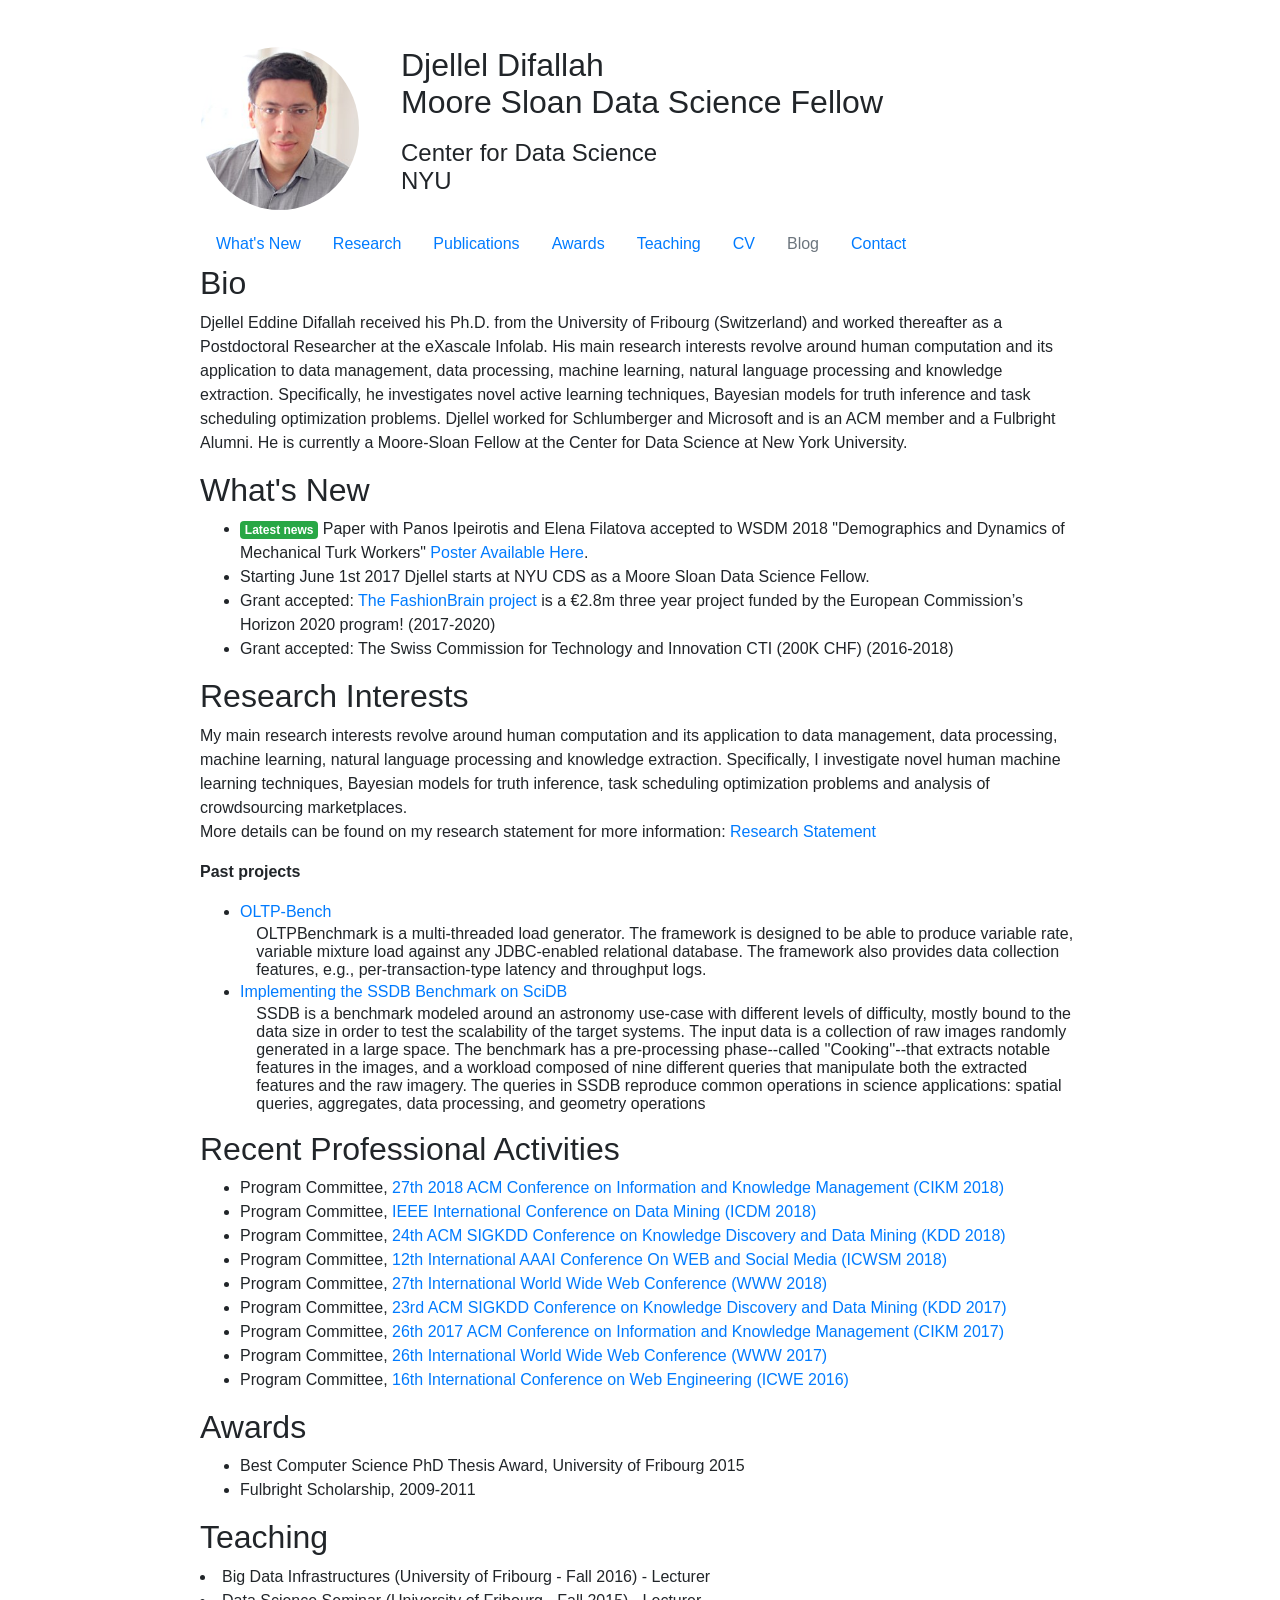
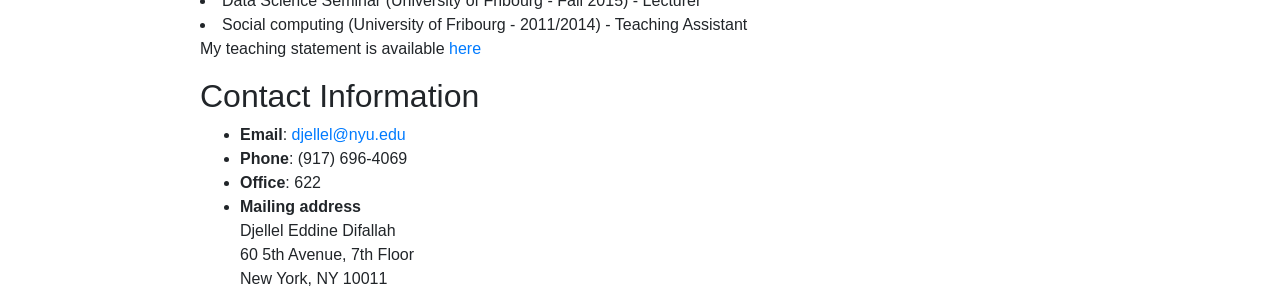
==== index.html @ 3322e196 "Update index.html" ====
<html>
<head>
<link rel="stylesheet" href="https://maxcdn.bootstrapcdn.com/bootstrap/4.0.0-beta/css/bootstrap.min.css" integrity="sha384-/Y6pD6FV/Vv2HJnA6t+vslU6fwYXjCFtcEpHbNJ0lyAFsXTsjBbfaDjzALeQsN6M" crossorigin="anonymous">

<meta http-equiv="Content-Type" content="text/html; charset=utf-8">
<title>Djellel Difallah</title>

<style type="text/css">
body { background-color: #ffffff; text: #000000; link: #ff0000; }

/**
 * Wrapper
 */
.wrapper {
  max-width: -webkit-calc(1000px - (30px * 2));
  max-width: calc(1000px - (30px * 2));
  margin-right: auto;
  margin-left: auto;
  padding-right: 30px;
  padding-left: 30px; }
  @media screen and (max-width: 1000px) {
    .wrapper {
      max-width: -webkit-calc(1000px - (30px));
      max-width: calc(1000px - (30px));
      padding-right: 15px;
      padding-left: 15px; } }

</style>

<script type="text/javascript">
// Anti-Spam Email Displayer- By JavaScriptKit.com
// Visit JavaScript Kit (http://javascriptkit.com) for this script and more.
// This notice must stay intact for use

var contacts=new Array()
//Specify text and corresponding email address.
//Use [at] and [dot] in place of "@" and "." for anti spam purpose:
contacts[0]=["Djellel Difallah", "djellel[at]nyu[dot]edu"]

//Specify caption text to display within SELECT menu. Only applicable if you're using the form option:
var dropmenucaption="CONTACT US FORM "

function displaycontact(emailarray, cssclass, displaymethod, extrainfo){
if (displaymethod=="text"){
document.write('<span class="' + cssclass + '">\n')
if (typeof emailarray[0]=="object"){ //if array passed consists of multiple elements
for (i=0; i<emailarray.length; i++){
var seperator=(i<emailarray.length-1)? extrainfo : ""
document.write('<a href="mailto:' + modifyemail(emailarray[i][1])+ '">'+ modifyemail(emailarray[i][1]) + '</a>' + seperator)
}
}
else //else if it is a single array element
document.write('<a href="mailto:' + modifyemail(emailarray[1])+ '">'+ modifyemail(emailarray[1]) + '</a>')
document.write('</span>')
}
else if (displaymethod=="form"){
document.write('<form>\n')
document.write('<select size="' + extrainfo + '" onChange="jumptooption(this)" class="' + cssclass + '">\n')
document.write('<option value="caption">' + dropmenucaption + '</option>\n')
for (i=0; i<emailarray.length; i++)
document.write('<option value="mailto:' + modifyemail(emailarray[i][1]) +'">' + emailarray[i][0] + '&nbsp;</option>\n')
document.write('</select></form>\n')
}
}

function modifyemail(emailitem){
var modified=emailitem.replace(/\[at]/gi, "@")
modified=modified.replace(/\[dot]/gi, ".")
return modified
}

function jumptooption(themenu){
if (themenu.options[themenu.selectedIndex].value !="caption")
location=themenu.options[themenu.selectedIndex].value
}


</script>
</head>

<body>

<div class="wrapper">

<h2>&nbsp</h2>

<table width=900 NOSAVE>
  <tr vAlign=top>
    <td align="right" width=160><IMG class="img-fluid rounded-circle" src="files/dj.jpeg"></a><br>
    <td width=40>&nbsp;&nbsp;&nbsp;&nbsp;&nbsp;</td>
    <td><FONT SIZE="+3">Djellel Difallah<br>
    Moore Sloan Data Science Fellow</FONT><br><br>
    <FONT SIZE="+2">Center for Data Science<br>NYU<br><br></FONT>
    <!--
    Twitter: <a href="https://twitter.com/dedwit"> @dedwit </a> </br>
    LinkedIn: <a href="https://www.linkedin.com/in/djellel/"> @djellel </a> </br>
    Github: <a href="https://github.com/dedcode"> @dedcode </a>
-->
    </td>
  </tr>
</table>


<ul class="nav">
  <li class="nav-item">
    <A class="nav-link" href="#new">What's New</A>
  </li>
  <li class="nav-item">
    <A class="nav-link" href="#research">Research</A>
  </li>
  <li class="nav-item">
    <A class="nav-link" href="https://scholar.google.ch/citations?user=K5d-OHEAAAAJ&hl=en">Publications</A>
  </li>
  <li class="nav-item">
    <A class="nav-link" href="#awards">Awards</A>
  </li>
  <li class="nav-item">
    <A class="nav-link" href="#teaching">Teaching</A>
  </li>
  <li class="nav-item">
    <A class="nav-link" href="files/Difallah_CV.pdf">CV</A>
  </li>
  <li class="nav-item">
    <A class="nav-link disabled" href="#">Blog</A>
  </li>
  <li class="nav-item">
    <A class="nav-link" href="#contact">Contact</A>
  </li>
</ul>

<a name="bio">

<h2>Bio</h2>

Djellel Eddine Difallah received his Ph.D. from the University of Fribourg (Switzerland) and worked thereafter as a Postdoctoral Researcher at the eXascale Infolab. His main research interests revolve around human computation and its application to data management, data processing, machine learning, natural language processing and knowledge extraction. Specifically, he investigates novel active learning techniques, Bayesian models for truth inference and task scheduling optimization problems. Djellel worked for Schlumberger and Microsoft and is an ACM member and a Fulbright Alumni. He is currently a Moore-Sloan Fellow at the Center for Data Science at New York University.

<p><a name="new">
<h2>What's New</h2>

<ul>
<li><span class="badge badge-success">Latest news</span> Paper with Panos Ipeirotis and Elena Filatova accepted to WSDM 2018 "Demographics and Dynamics of Mechanical Turk Workers" <A href="files/posterJan17.pdf">Poster Available Here<A>.
<li>Starting June 1st 2017 Djellel starts at NYU CDS as a Moore Sloan Data Science Fellow.
<li>Grant accepted: <a href="https://fashionbrain-project.eu/">The FashionBrain project</a> is a €2.8m three year project funded by the European Commission’s Horizon 2020 program! (2017-2020)
<li>Grant accepted: The Swiss Commission for Technology and Innovation CTI (200K CHF) (2016-2018)
</ul>
</ul>


<p><a name="research">
<h2>Research Interests</h2>
My main research interests revolve around human computation and its application to data management,
data processing, machine learning, natural language processing and knowledge extraction. Specifically, I
investigate novel human machine learning techniques, Bayesian models for truth inference, task scheduling 
optimization problems and analysis of crowdsourcing marketplaces.
<p>
More details can be found on my research statement for more information: <A href="files/Difallah_Research.pdf">Research Statement</A>
<p>


<b>Past projects</b>
<ul>

<li><a href="https://github.com/oltpbenchmark/oltpbench">OLTP-Bench</a>
<table><tr><td>&nbsp;&nbsp;&nbsp;</td><td>
OLTPBenchmark is a multi-threaded load generator. The framework is designed to be able to produce variable rate, variable mixture load against any JDBC-enabled relational database. The framework also provides data collection features, e.g., per-transaction-type latency and throughput logs.
</td></tr></table>

<li><a href="http://www-conf.slac.stanford.edu/xldb2011/Poster_Abstracts.asp">Implementing the SSDB Benchmark on SciDB</a>
<table><tr><td>&nbsp;&nbsp;&nbsp;</td><td>
SSDB is a benchmark modeled around an astronomy use-case with different levels of difficulty, mostly bound to the data size in order to test the scalability of the target systems. The input data is a collection of raw images randomly generated in a large space. The benchmark has a pre-processing phase--called ''Cooking''--that extracts notable features in the images, and a workload composed of nine different queries that manipulate both the extracted features and the raw imagery. The queries in SSDB reproduce common operations in science applications: spatial queries, aggregates, data processing, and geometry operations
</td></tr></table>
</ul>


<p><a name="service">
<h2>Recent Professional Activities</h2>

<ul>
<li>Program Committee, <a href="http://www.cikm2018.units.it/">27th 2018 ACM Conference on Information and Knowledge Management (CIKM 2018)</a>
<li>Program Committee, <a href="http://icdm2018.org/">IEEE International Conference on Data Mining (ICDM 2018)</a>
<li>Program Committee, <a href="http://www.kdd.org/kdd2018/">24th ACM SIGKDD Conference on Knowledge Discovery and Data Mining (KDD 2018)</a>
<li>Program Committee, <a href="http://www.icwsm.org/2018/">12th International AAAI Conference On WEB and Social Media (ICWSM 2018)</a>
<li>Program Committee, <a href="https://www2018.thewebconf.org/">27th International World Wide Web Conference (WWW 2018)</a>
<li>Program Committee, <a href="http://www.kdd.org/kdd2017/">23rd ACM SIGKDD Conference on Knowledge Discovery and Data Mining (KDD 2017)</a>
<li>Program Committee, <a href="http://cikm2017.org/">26th 2017 ACM Conference on Information and Knowledge Management (CIKM 2017)</a>
<li>Program Committee, <a href="http://www.www2017.com.au/">26th International World Wide Web Conference (WWW 2017)</a>
<li>Program Committee, <a href="http://icwe2016.webengineering.org/">16th International Conference on Web Engineering (ICWE 2016)</a>
</ul>

<p><a name="awards">
<h2>Awards</h2>

<ul>
<li>Best Computer Science PhD Thesis Award, University of Fribourg 2015
<li>Fulbright Scholarship, 2009-2011
</ul>

<p><a name="teaching">
<h2>Teaching</h2>
<LI>Big Data Infrastructures (University of Fribourg - Fall 2016) - Lecturer</LI>
<LI>Data Science Seminar (University of Fribourg - Fall 2015) -  Lecturer</LI>
<LI>Social computing (University of Fribourg - 2011/2014) - Teaching Assistant</LI>
My teaching statement is available <A href="files/Difallah_Teaching.pdf">here</A>
</UL>

<p><a name="contact">
<h2>Contact Information</h2>

<ul>
<li><b>Email</b>: <script type="text/javascript">displaycontact(contacts[0], "textstyle", "text", "")</script>
<li><b>Phone</b>: (917) 696-4069
<li><b>Office</b>: 622
<li><b>Mailing address</b><br>
Djellel Eddine Difallah<br>
60 5th Avenue, 7th Floor<br> 
New York, NY 10011
</ul>
</div>
</body>
</html>
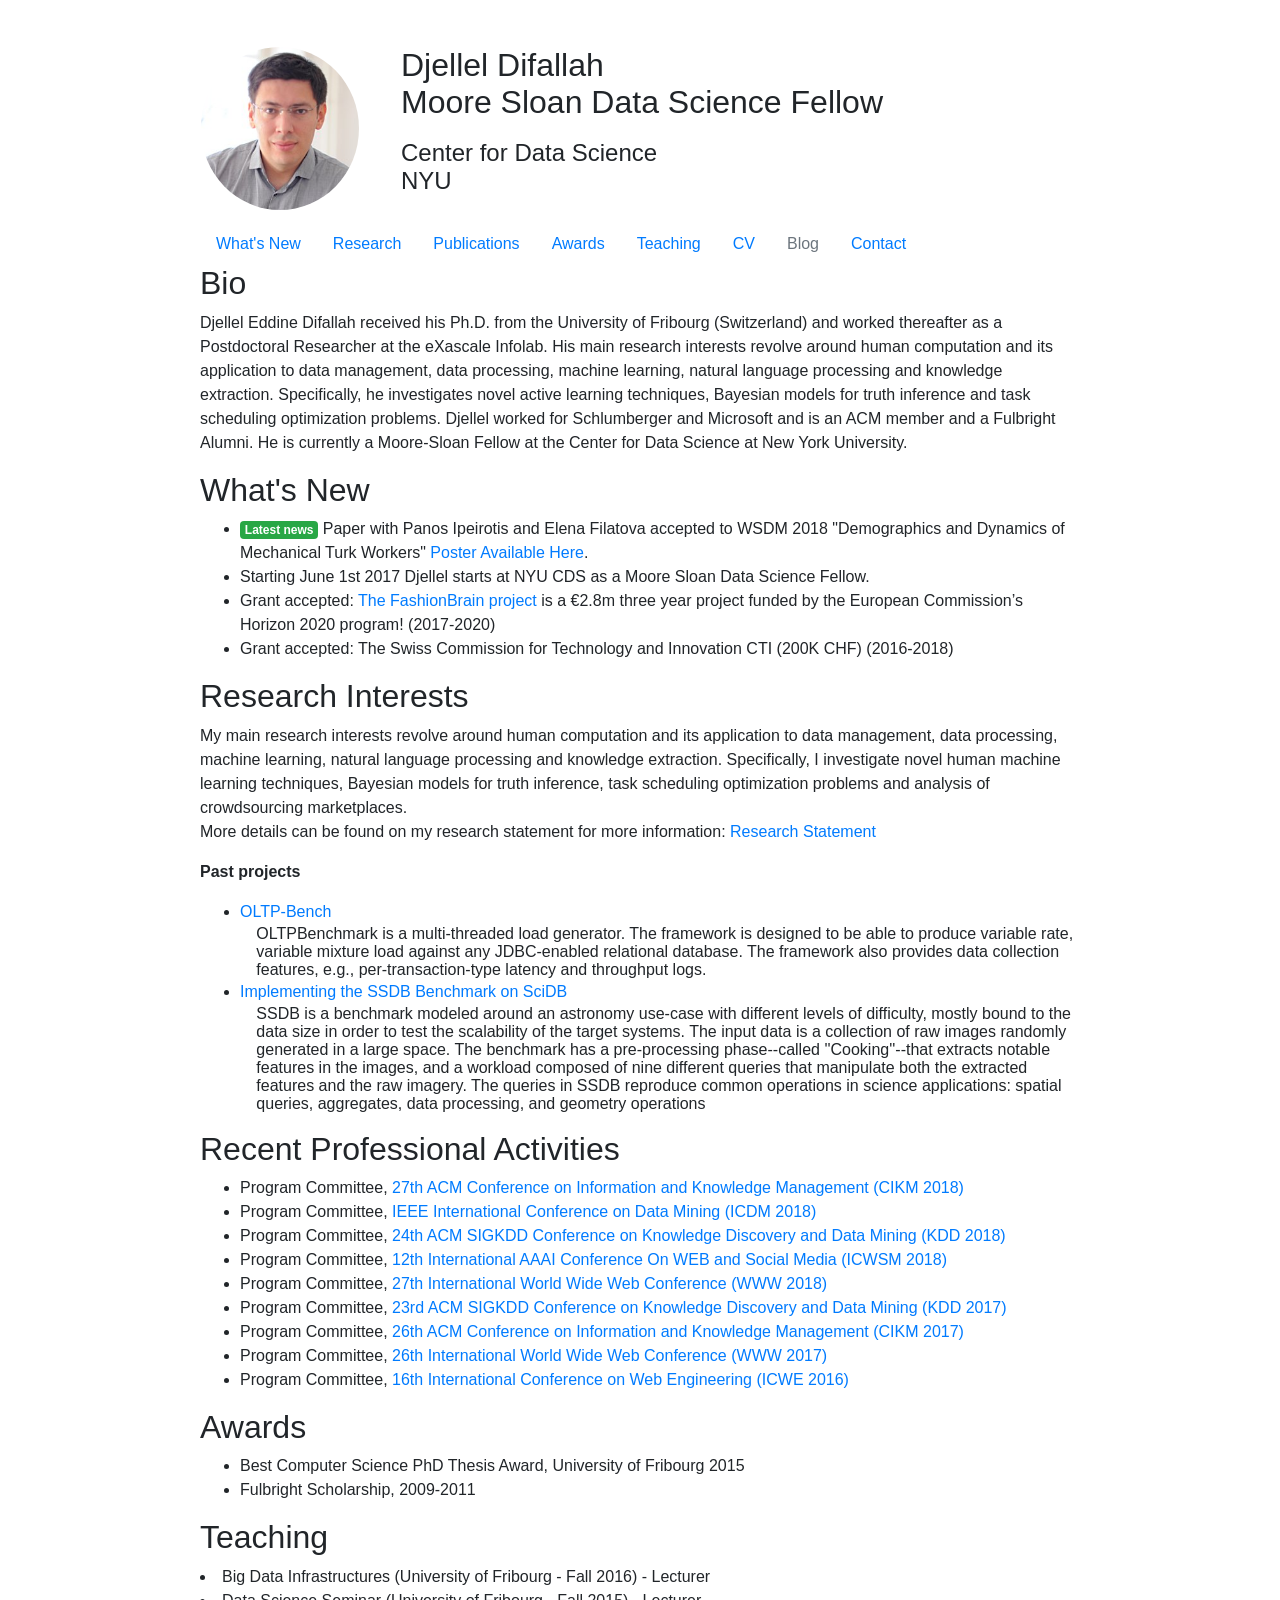
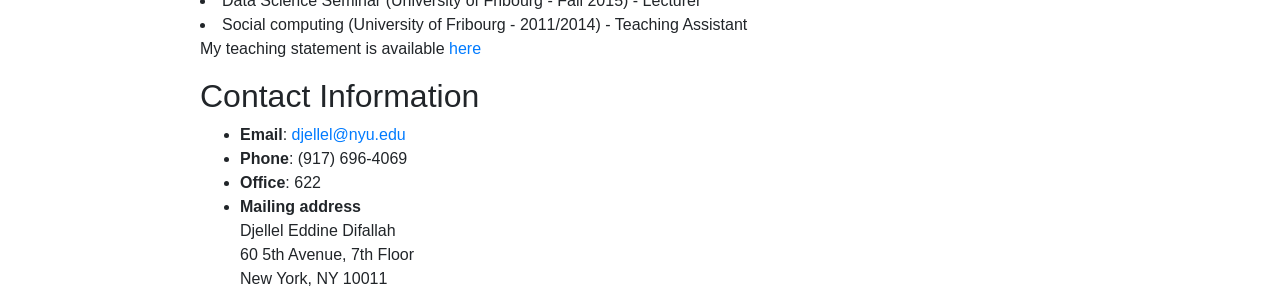
==== commit 14879885: "Update index.html" ====
--- a/index.html
+++ b/index.html
@@ -177,13 +177,13 @@
 <h2>Recent Professional Activities</h2>
 
 <ul>
-<li>Program Committee, <a href="http://www.cikm2018.units.it/">27th 2018 ACM Conference on Information and Knowledge Management (CIKM 2018)</a>
+<li>Program Committee, <a href="http://www.cikm2018.units.it/">27th ACM Conference on Information and Knowledge Management (CIKM 2018)</a>
 <li>Program Committee, <a href="http://icdm2018.org/">IEEE International Conference on Data Mining (ICDM 2018)</a>
 <li>Program Committee, <a href="http://www.kdd.org/kdd2018/">24th ACM SIGKDD Conference on Knowledge Discovery and Data Mining (KDD 2018)</a>
 <li>Program Committee, <a href="http://www.icwsm.org/2018/">12th International AAAI Conference On WEB and Social Media (ICWSM 2018)</a>
 <li>Program Committee, <a href="https://www2018.thewebconf.org/">27th International World Wide Web Conference (WWW 2018)</a>
 <li>Program Committee, <a href="http://www.kdd.org/kdd2017/">23rd ACM SIGKDD Conference on Knowledge Discovery and Data Mining (KDD 2017)</a>
-<li>Program Committee, <a href="http://cikm2017.org/">26th 2017 ACM Conference on Information and Knowledge Management (CIKM 2017)</a>
+<li>Program Committee, <a href="http://cikm2017.org/">26th ACM Conference on Information and Knowledge Management (CIKM 2017)</a>
 <li>Program Committee, <a href="http://www.www2017.com.au/">26th International World Wide Web Conference (WWW 2017)</a>
 <li>Program Committee, <a href="http://icwe2016.webengineering.org/">16th International Conference on Web Engineering (ICWE 2016)</a>
 </ul>
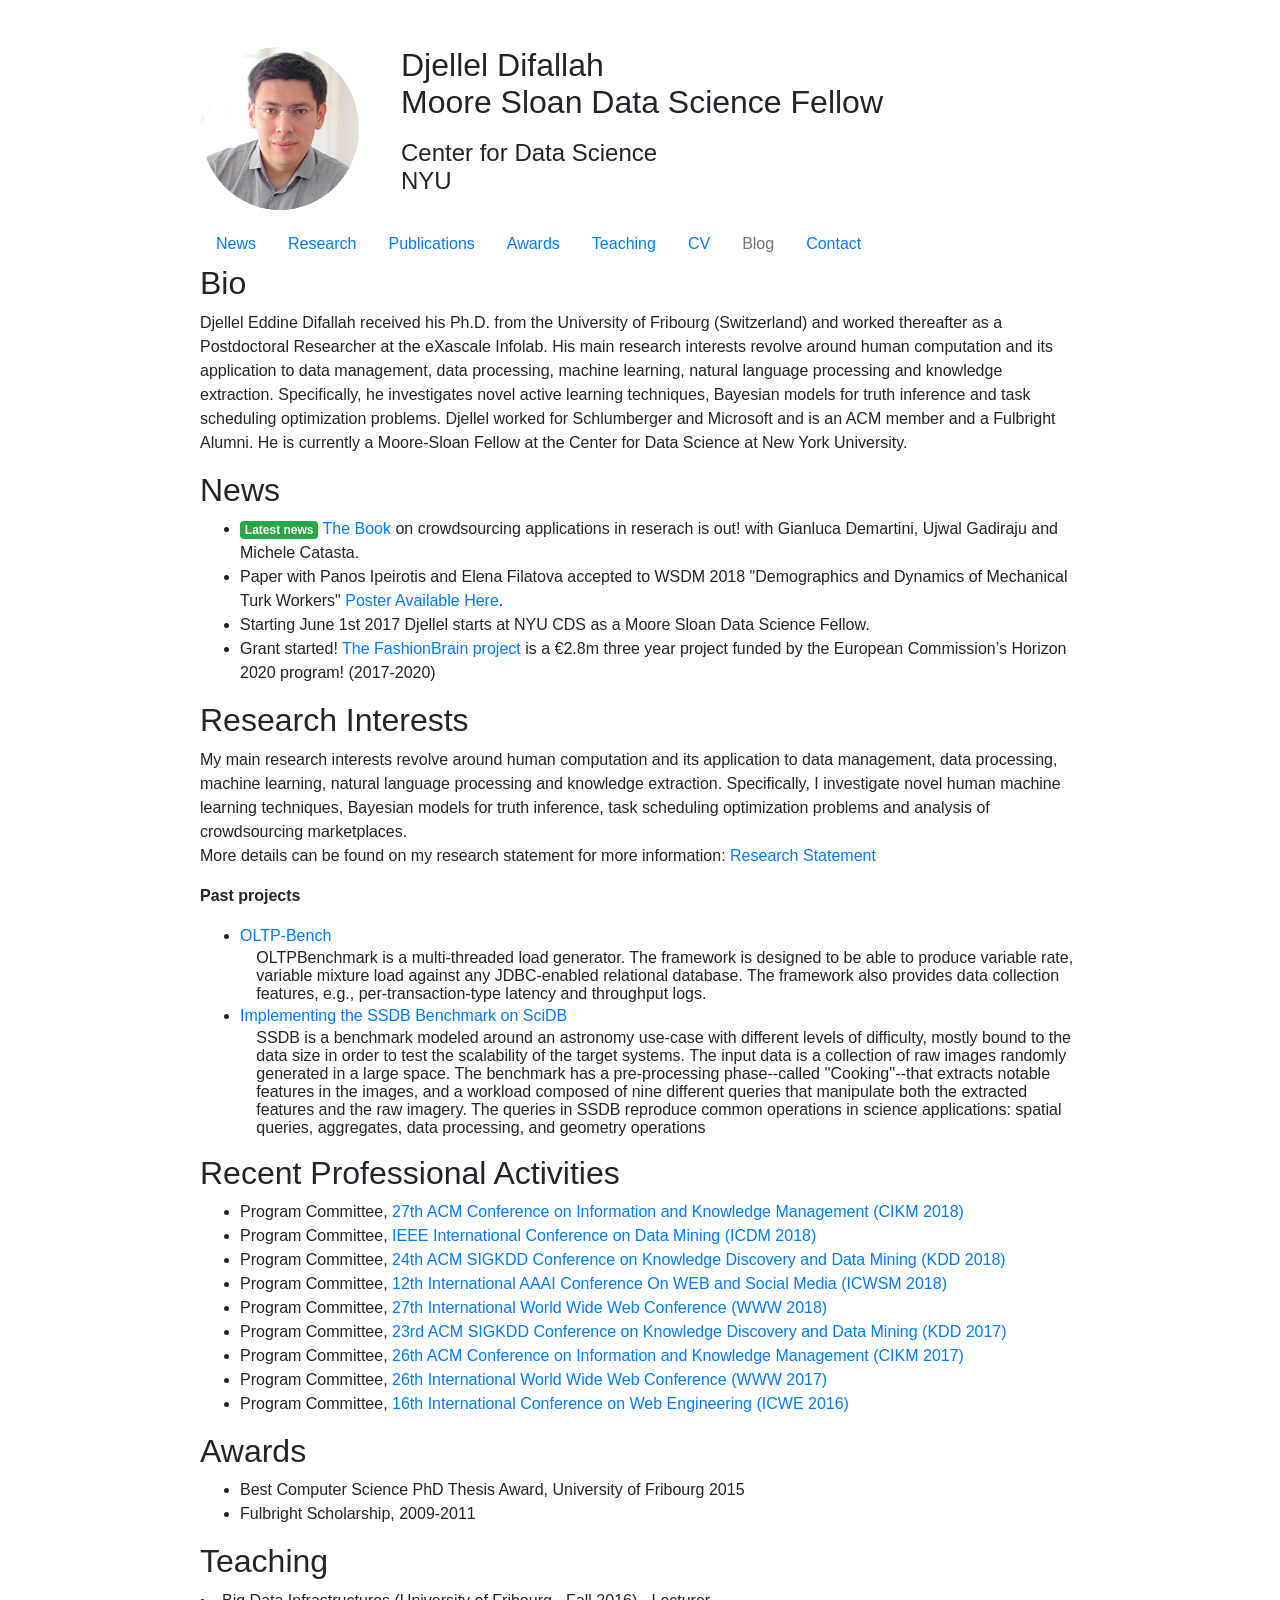
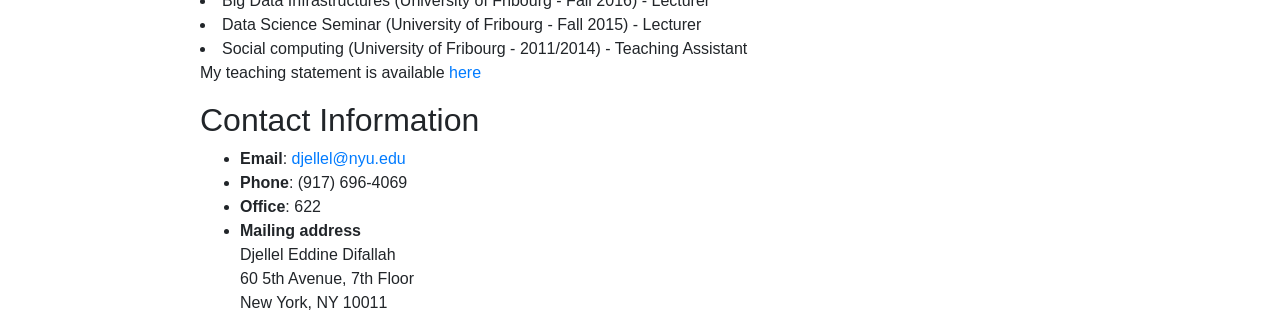
==== commit 5ff6150e: "Update index.html" ====
--- a/index.html
+++ b/index.html
@@ -104,7 +104,7 @@
 
 <ul class="nav">
   <li class="nav-item">
-    <A class="nav-link" href="#new">What's New</A>
+    <A class="nav-link" href="#new">News</A>
   </li>
   <li class="nav-item">
     <A class="nav-link" href="#research">Research</A>
@@ -136,13 +136,13 @@
 Djellel Eddine Difallah received his Ph.D. from the University of Fribourg (Switzerland) and worked thereafter as a Postdoctoral Researcher at the eXascale Infolab. His main research interests revolve around human computation and its application to data management, data processing, machine learning, natural language processing and knowledge extraction. Specifically, he investigates novel active learning techniques, Bayesian models for truth inference and task scheduling optimization problems. Djellel worked for Schlumberger and Microsoft and is an ACM member and a Fulbright Alumni. He is currently a Moore-Sloan Fellow at the Center for Data Science at New York University.
 
 <p><a name="new">
-<h2>What's New</h2>
-
-<ul>
-<li><span class="badge badge-success">Latest news</span> Paper with Panos Ipeirotis and Elena Filatova accepted to WSDM 2018 "Demographics and Dynamics of Mechanical Turk Workers" <A href="files/posterJan17.pdf">Poster Available Here<A>.
+<h2>News</h2>
+
+<ul>
+<li><span class="badge badge-success">Latest news</span> <a href="https://www.nowpublishers.com/article/Details/WEB-025">The Book</a> on crowdsourcing applications in reserach is out! with Gianluca Demartini, Ujwal Gadiraju and Michele Catasta.
+<li>Paper with Panos Ipeirotis and Elena Filatova accepted to WSDM 2018 "Demographics and Dynamics of Mechanical Turk Workers" <A href="files/posterJan17.pdf">Poster Available Here<A>.
 <li>Starting June 1st 2017 Djellel starts at NYU CDS as a Moore Sloan Data Science Fellow.
-<li>Grant accepted: <a href="https://fashionbrain-project.eu/">The FashionBrain project</a> is a €2.8m three year project funded by the European Commission’s Horizon 2020 program! (2017-2020)
-<li>Grant accepted: The Swiss Commission for Technology and Innovation CTI (200K CHF) (2016-2018)
+<li>Grant started! <a href="https://fashionbrain-project.eu/">The FashionBrain project</a> is a €2.8m three year project funded by the European Commission’s Horizon 2020 program! (2017-2020)
 </ul>
 </ul>
 
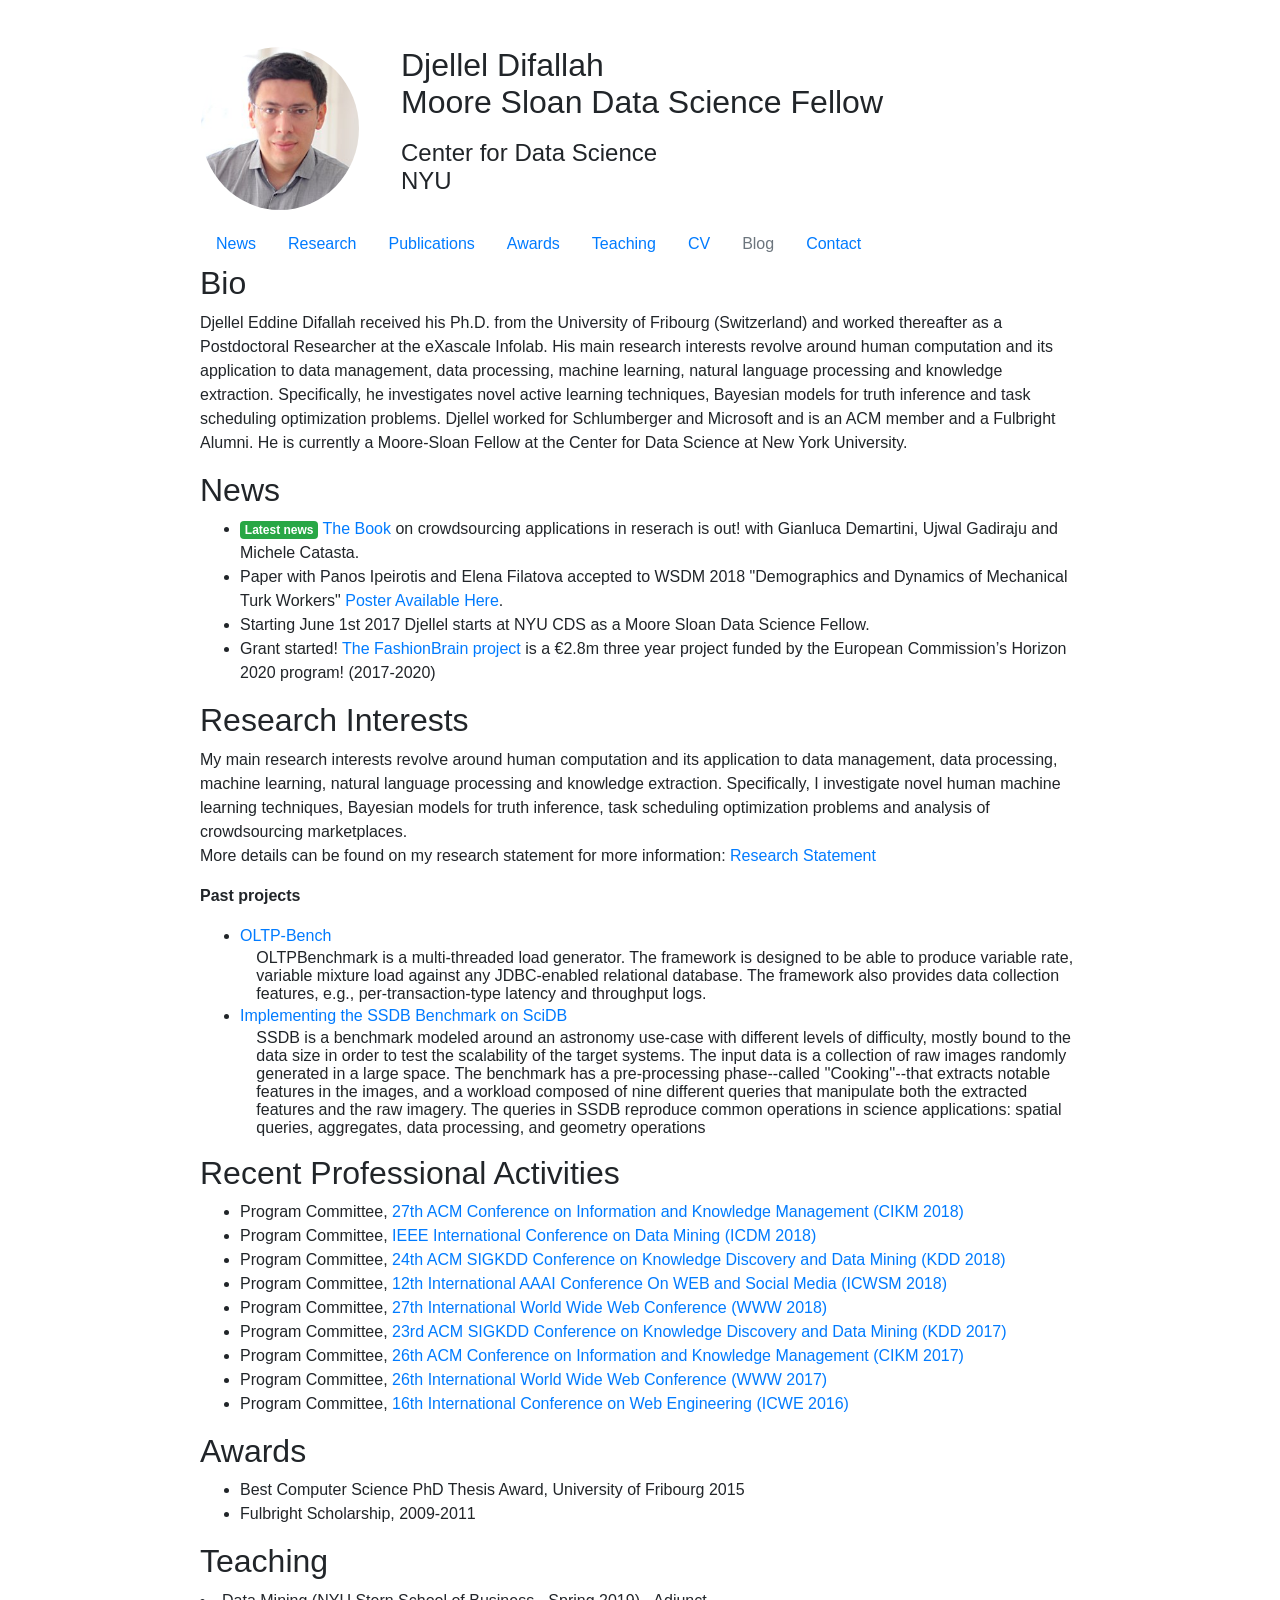
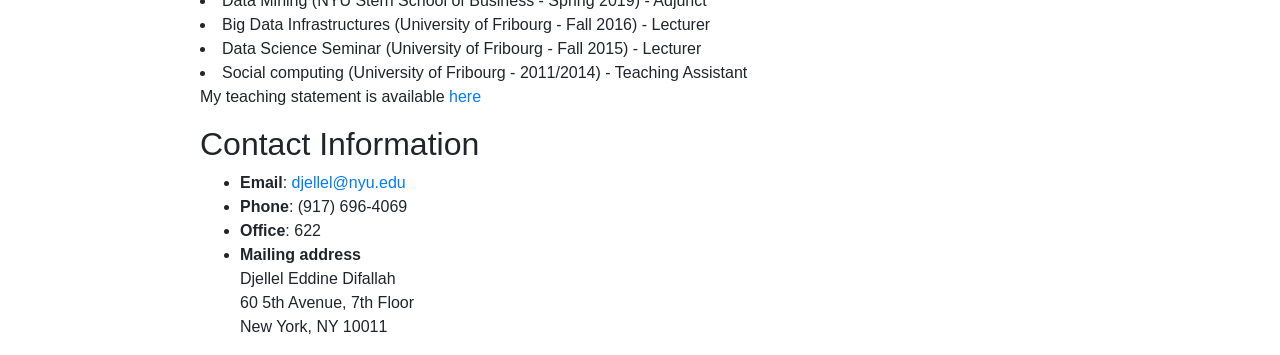
==== commit 32401220: "update teaching details" ====
--- a/index.html
+++ b/index.html
@@ -198,6 +198,7 @@
 
 <p><a name="teaching">
 <h2>Teaching</h2>
+<LI>Data Mining (NYU Stern School of Business - Spring 2019) - Adjunct</LI>
 <LI>Big Data Infrastructures (University of Fribourg - Fall 2016) - Lecturer</LI>
 <LI>Data Science Seminar (University of Fribourg - Fall 2015) -  Lecturer</LI>
 <LI>Social computing (University of Fribourg - 2011/2014) - Teaching Assistant</LI>
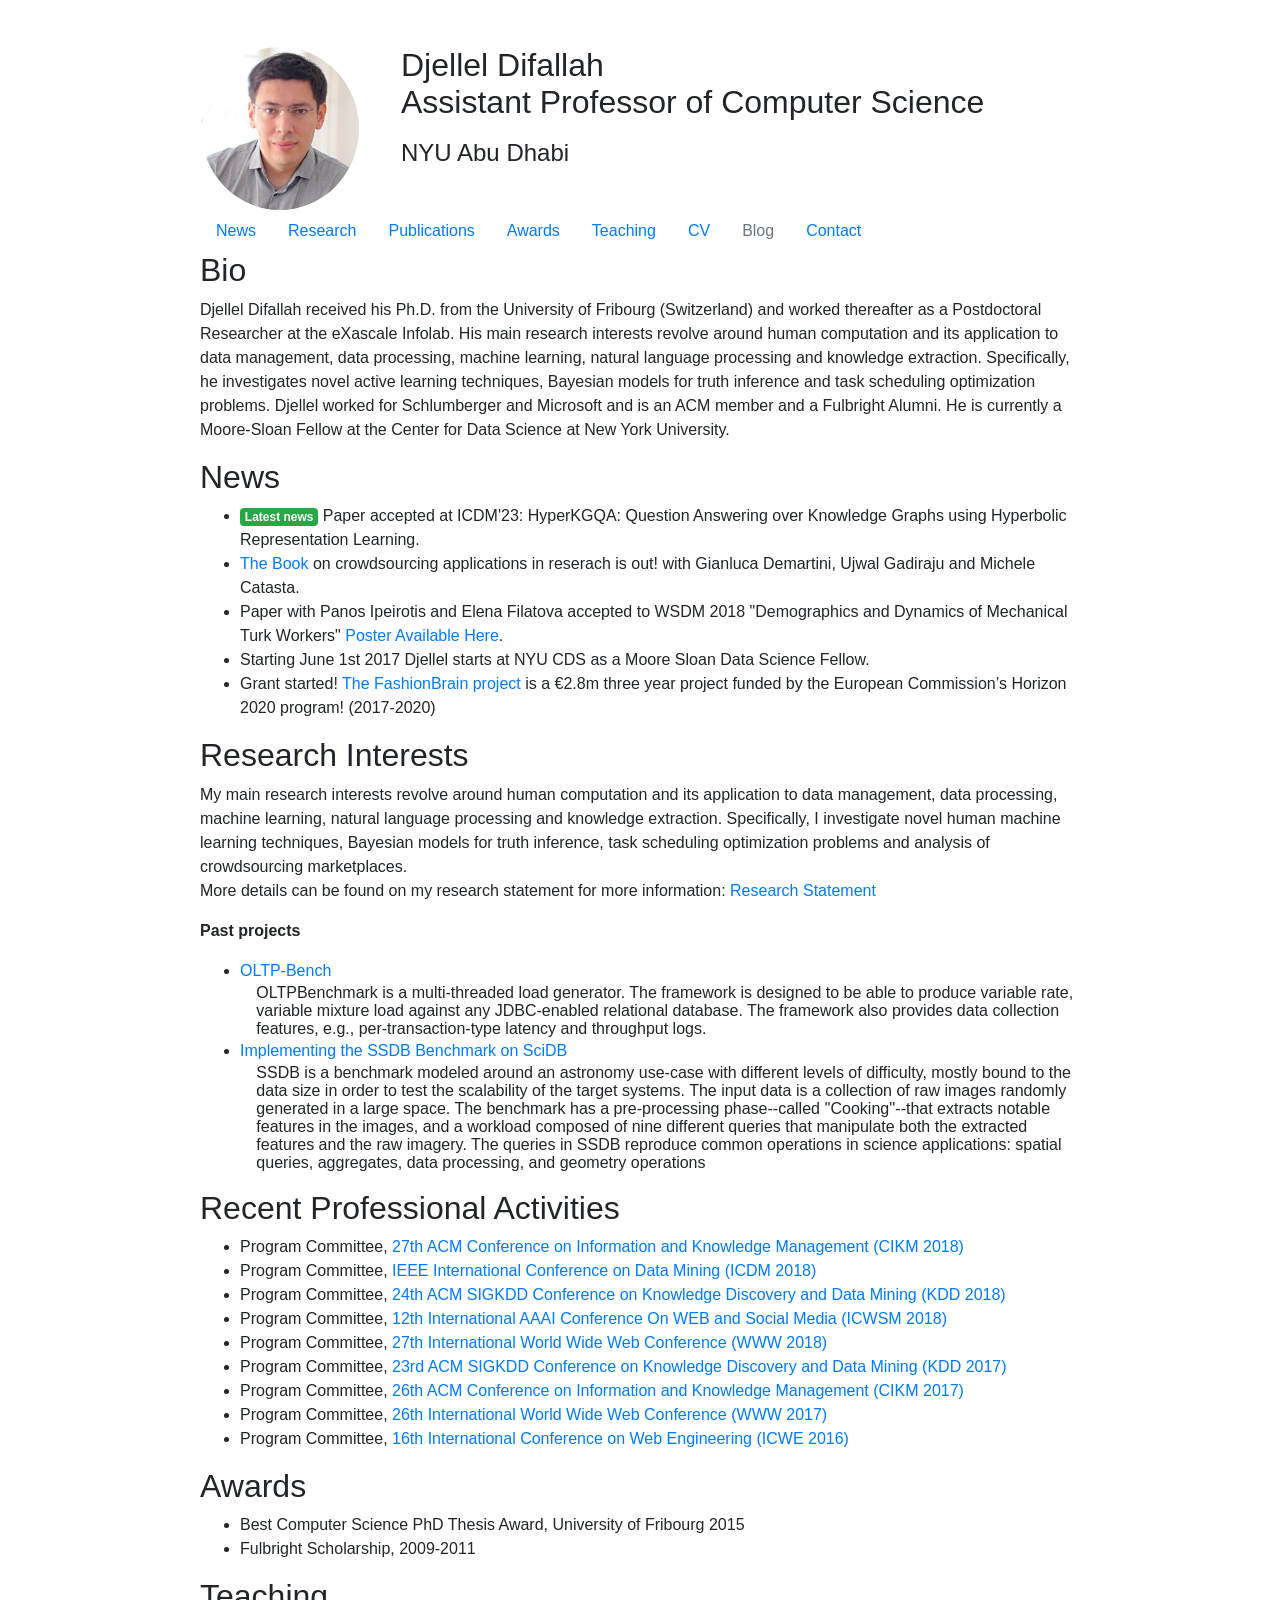
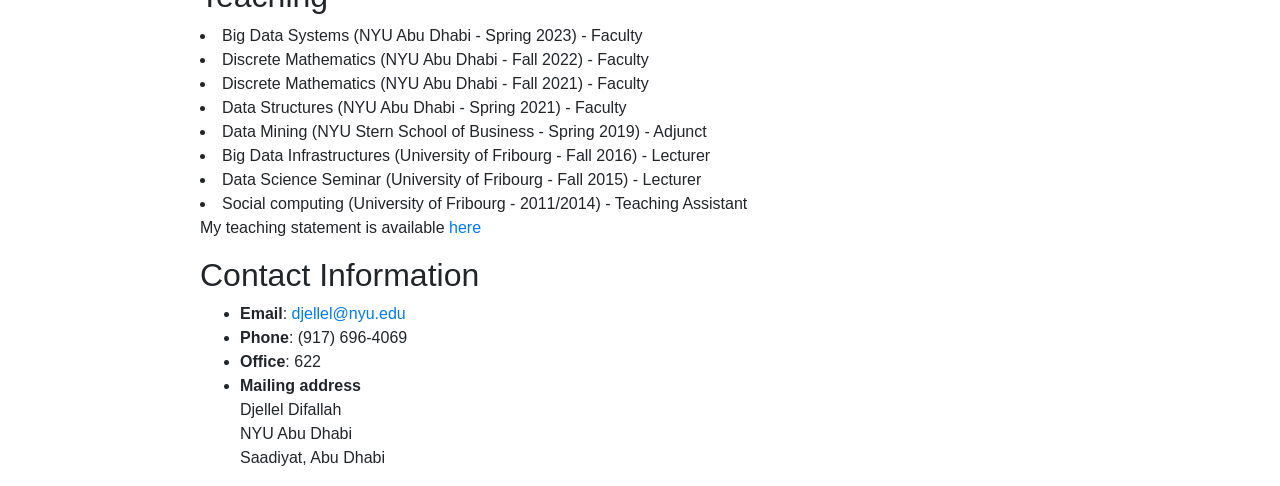
==== commit ed776171: "Update index.html" ====
--- a/index.html
+++ b/index.html
@@ -90,8 +90,8 @@
     <td align="right" width=160><IMG class="img-fluid rounded-circle" src="files/dj.jpeg"></a><br>
     <td width=40>&nbsp;&nbsp;&nbsp;&nbsp;&nbsp;</td>
     <td><FONT SIZE="+3">Djellel Difallah<br>
-    Moore Sloan Data Science Fellow</FONT><br><br>
-    <FONT SIZE="+2">Center for Data Science<br>NYU<br><br></FONT>
+    Assistant Professor of Computer Science</FONT><br><br>
+    <FONT SIZE="+2">NYU Abu Dhabi<br><br></FONT>
     <!--
     Twitter: <a href="https://twitter.com/dedwit"> @dedwit </a> </br>
     LinkedIn: <a href="https://www.linkedin.com/in/djellel/"> @djellel </a> </br>
@@ -133,13 +133,14 @@
 
 <h2>Bio</h2>
 
-Djellel Eddine Difallah received his Ph.D. from the University of Fribourg (Switzerland) and worked thereafter as a Postdoctoral Researcher at the eXascale Infolab. His main research interests revolve around human computation and its application to data management, data processing, machine learning, natural language processing and knowledge extraction. Specifically, he investigates novel active learning techniques, Bayesian models for truth inference and task scheduling optimization problems. Djellel worked for Schlumberger and Microsoft and is an ACM member and a Fulbright Alumni. He is currently a Moore-Sloan Fellow at the Center for Data Science at New York University.
+Djellel Difallah received his Ph.D. from the University of Fribourg (Switzerland) and worked thereafter as a Postdoctoral Researcher at the eXascale Infolab. His main research interests revolve around human computation and its application to data management, data processing, machine learning, natural language processing and knowledge extraction. Specifically, he investigates novel active learning techniques, Bayesian models for truth inference and task scheduling optimization problems. Djellel worked for Schlumberger and Microsoft and is an ACM member and a Fulbright Alumni. He is currently a Moore-Sloan Fellow at the Center for Data Science at New York University.
 
 <p><a name="new">
 <h2>News</h2>
 
 <ul>
-<li><span class="badge badge-success">Latest news</span> <a href="https://www.nowpublishers.com/article/Details/WEB-025">The Book</a> on crowdsourcing applications in reserach is out! with Gianluca Demartini, Ujwal Gadiraju and Michele Catasta.
+<li><span class="badge badge-success">Latest news</span> Paper accepted at ICDM'23: HyperKGQA: Question Answering over Knowledge Graphs using Hyperbolic Representation Learning.
+<li> <a href="https://www.nowpublishers.com/article/Details/WEB-025">The Book</a> on crowdsourcing applications in reserach is out! with Gianluca Demartini, Ujwal Gadiraju and Michele Catasta.
 <li>Paper with Panos Ipeirotis and Elena Filatova accepted to WSDM 2018 "Demographics and Dynamics of Mechanical Turk Workers" <A href="files/posterJan17.pdf">Poster Available Here<A>.
 <li>Starting June 1st 2017 Djellel starts at NYU CDS as a Moore Sloan Data Science Fellow.
 <li>Grant started! <a href="https://fashionbrain-project.eu/">The FashionBrain project</a> is a €2.8m three year project funded by the European Commission’s Horizon 2020 program! (2017-2020)
@@ -198,6 +199,10 @@
 
 <p><a name="teaching">
 <h2>Teaching</h2>
+<LI>Big Data Systems (NYU Abu Dhabi - Spring 2023) - Faculty</LI>
+<LI>Discrete Mathematics (NYU Abu Dhabi - Fall 2022) - Faculty</LI>
+<LI>Discrete Mathematics (NYU Abu Dhabi - Fall 2021) - Faculty</LI>
+<LI>Data Structures (NYU Abu Dhabi - Spring 2021) - Faculty</LI>
 <LI>Data Mining (NYU Stern School of Business - Spring 2019) - Adjunct</LI>
 <LI>Big Data Infrastructures (University of Fribourg - Fall 2016) - Lecturer</LI>
 <LI>Data Science Seminar (University of Fribourg - Fall 2015) -  Lecturer</LI>
@@ -213,9 +218,9 @@
 <li><b>Phone</b>: (917) 696-4069
 <li><b>Office</b>: 622
 <li><b>Mailing address</b><br>
-Djellel Eddine Difallah<br>
-60 5th Avenue, 7th Floor<br> 
-New York, NY 10011
+Djellel Difallah<br>
+NYU Abu Dhabi<br> 
+Saadiyat, Abu Dhabi
 </ul>
 </div>
 </body>
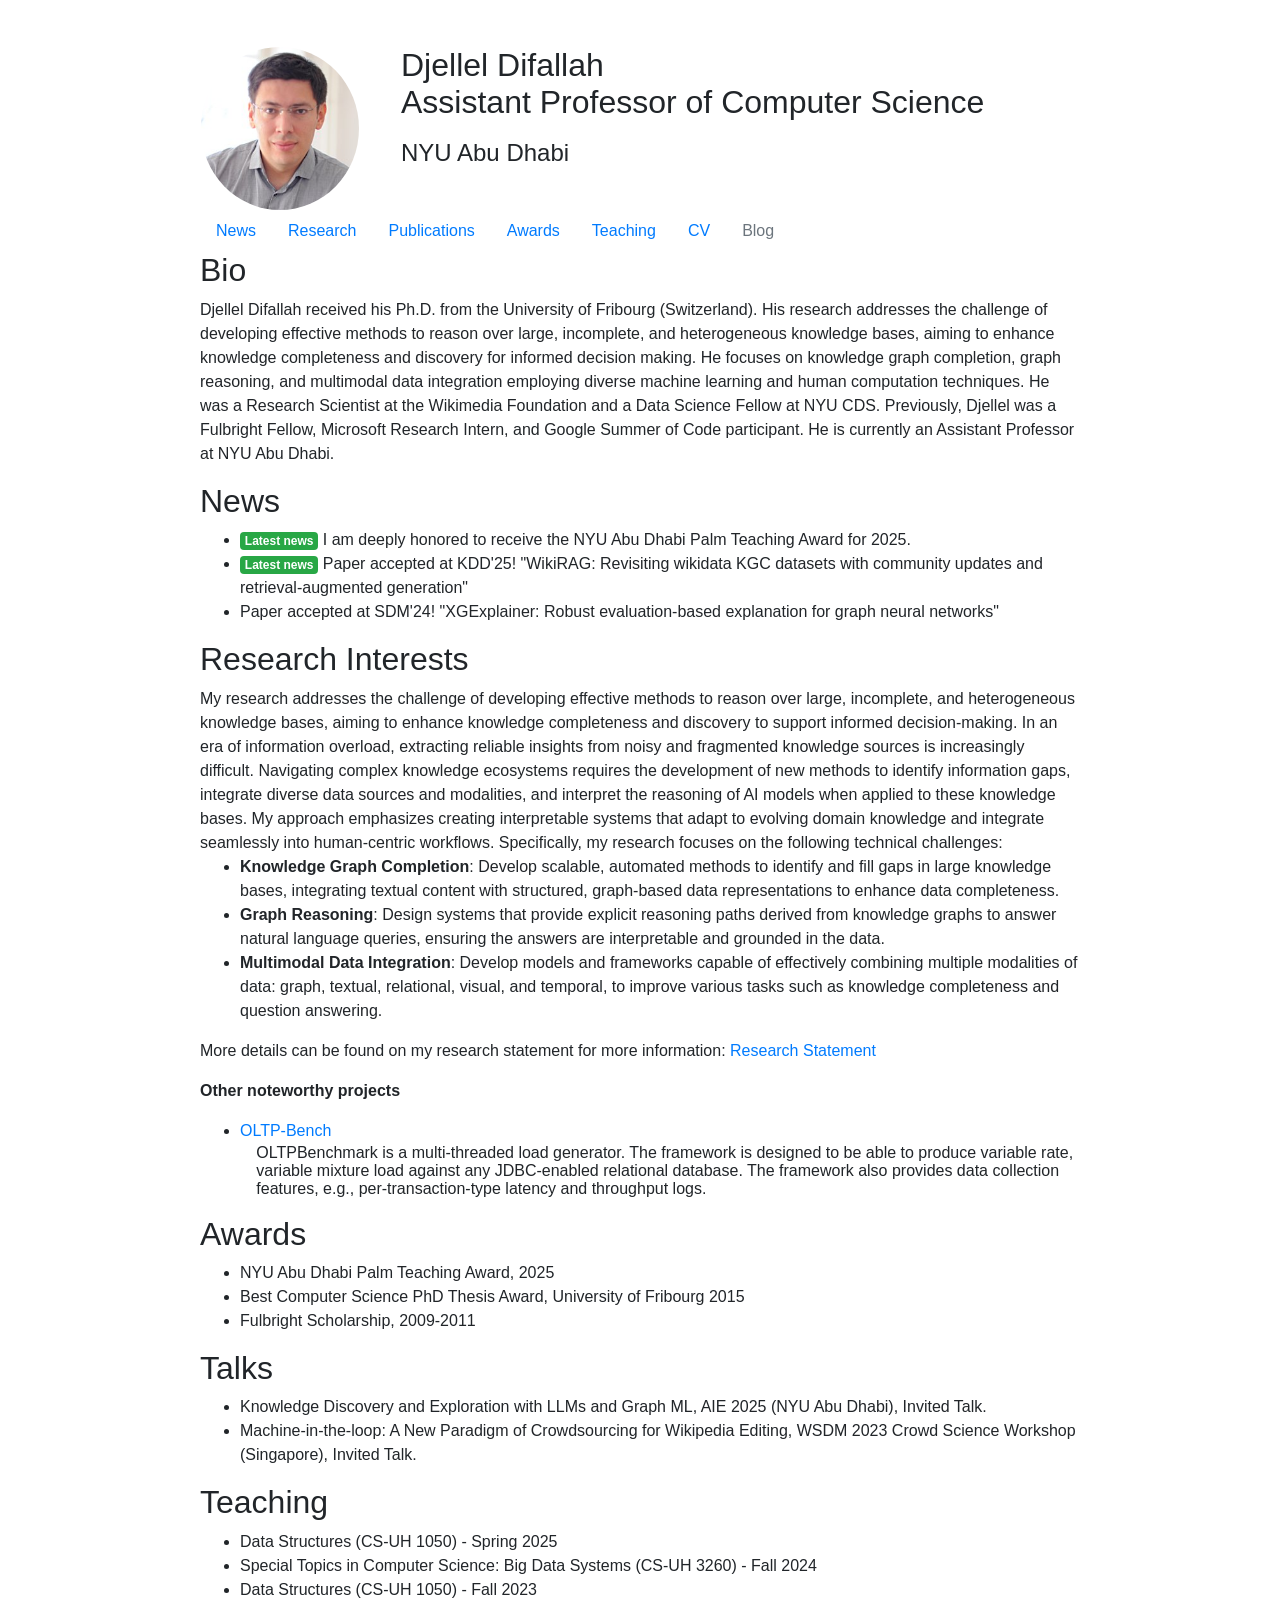
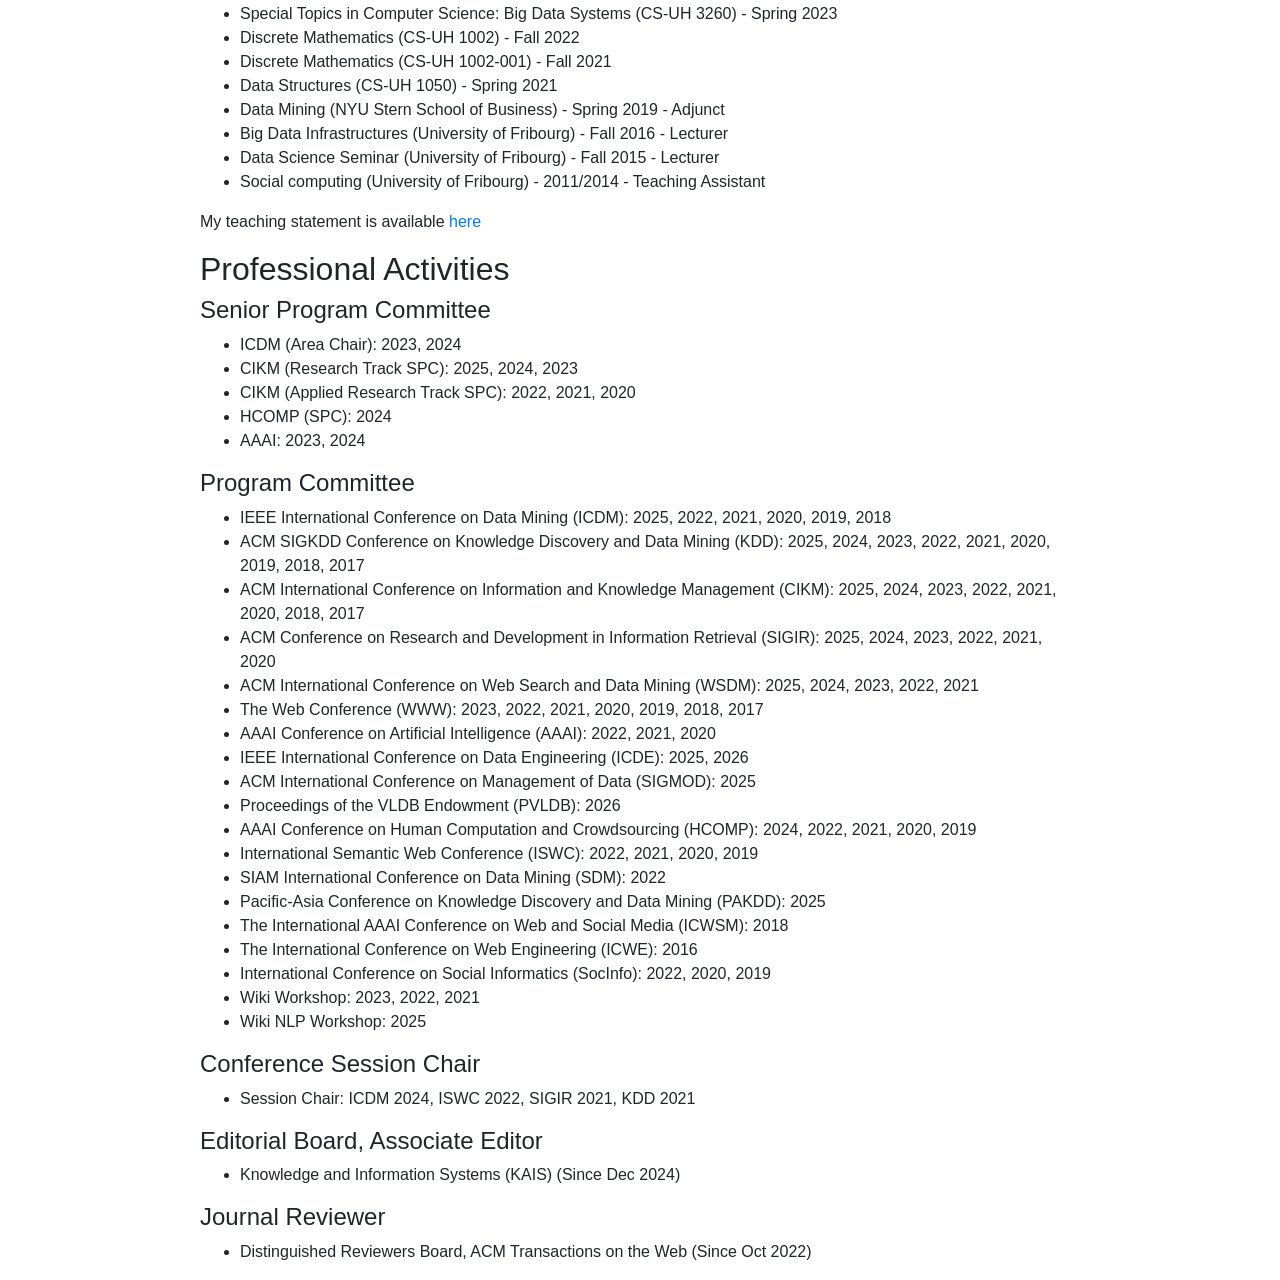
==== commit f62483fd: "2025 update" ====
--- a/index.html
+++ b/index.html
@@ -119,47 +119,47 @@
     <A class="nav-link" href="#teaching">Teaching</A>
   </li>
   <li class="nav-item">
-    <A class="nav-link" href="files/Difallah_CV.pdf">CV</A>
+    <A class="nav-link" href="files/Difallah_CV_Full.pdf">CV</A>
   </li>
   <li class="nav-item">
     <A class="nav-link disabled" href="#">Blog</A>
   </li>
-  <li class="nav-item">
-    <A class="nav-link" href="#contact">Contact</A>
-  </li>
+
 </ul>
 
 <a name="bio">
 
 <h2>Bio</h2>
 
-Djellel Difallah received his Ph.D. from the University of Fribourg (Switzerland) and worked thereafter as a Postdoctoral Researcher at the eXascale Infolab. His main research interests revolve around human computation and its application to data management, data processing, machine learning, natural language processing and knowledge extraction. Specifically, he investigates novel active learning techniques, Bayesian models for truth inference and task scheduling optimization problems. Djellel worked for Schlumberger and Microsoft and is an ACM member and a Fulbright Alumni. He is currently a Moore-Sloan Fellow at the Center for Data Science at New York University.
+Djellel Difallah received his Ph.D. from the University of Fribourg (Switzerland). His research addresses the challenge of developing effective methods to reason over large, incomplete, and heterogeneous knowledge bases, aiming to enhance knowledge completeness and discovery for informed decision making. He focuses on knowledge graph completion, graph reasoning, and multimodal data integration employing diverse machine learning and human computation techniques. He was a Research Scientist at the Wikimedia Foundation and a Data Science Fellow at NYU CDS. Previously, Djellel was a Fulbright Fellow, Microsoft Research Intern, and Google Summer of Code participant. He is currently an Assistant Professor at NYU Abu Dhabi.
 
 <p><a name="new">
 <h2>News</h2>
 
 <ul>
-<li><span class="badge badge-success">Latest news</span> Paper accepted at ICDM'23: HyperKGQA: Question Answering over Knowledge Graphs using Hyperbolic Representation Learning.
-<li> <a href="https://www.nowpublishers.com/article/Details/WEB-025">The Book</a> on crowdsourcing applications in reserach is out! with Gianluca Demartini, Ujwal Gadiraju and Michele Catasta.
-<li>Paper with Panos Ipeirotis and Elena Filatova accepted to WSDM 2018 "Demographics and Dynamics of Mechanical Turk Workers" <A href="files/posterJan17.pdf">Poster Available Here<A>.
-<li>Starting June 1st 2017 Djellel starts at NYU CDS as a Moore Sloan Data Science Fellow.
-<li>Grant started! <a href="https://fashionbrain-project.eu/">The FashionBrain project</a> is a €2.8m three year project funded by the European Commission’s Horizon 2020 program! (2017-2020)
+<li><span class="badge badge-success">Latest news</span> I am deeply honored to receive the NYU Abu Dhabi Palm Teaching Award for 2025.
+<li><span class="badge badge-success">Latest news</span> Paper accepted at KDD'25! "WikiRAG: Revisiting wikidata KGC datasets with community updates and retrieval-augmented generation"
+<li>Paper accepted at SDM'24! "XGExplainer: Robust evaluation-based explanation for graph neural networks"
 </ul>
 </ul>
 
 
 <p><a name="research">
 <h2>Research Interests</h2>
-My main research interests revolve around human computation and its application to data management,
-data processing, machine learning, natural language processing and knowledge extraction. Specifically, I
-investigate novel human machine learning techniques, Bayesian models for truth inference, task scheduling 
-optimization problems and analysis of crowdsourcing marketplaces.
+My research addresses the challenge of developing effective methods to reason over large, incomplete, and heterogeneous knowledge bases, aiming to enhance knowledge completeness and discovery to support informed decision-making.
+In an era of information overload, extracting reliable insights from noisy and fragmented knowledge sources is increasingly difficult. Navigating complex knowledge ecosystems requires the development of new methods to identify information gaps, integrate diverse data sources and modalities, and interpret the reasoning of AI models when applied to these knowledge bases. My approach emphasizes creating interpretable systems that adapt to evolving domain knowledge and integrate seamlessly into human-centric workflows.
+Specifically, my research focuses on the following technical challenges:
+<ul>
+  <li><b>Knowledge Graph Completion</b>: Develop scalable, automated methods to identify and fill gaps in large knowledge bases, integrating textual content with structured, graph-based data representations to enhance data completeness.</li>
+  <li><b>Graph Reasoning</b>: Design systems that provide explicit reasoning paths derived from knowledge graphs to answer natural language queries, ensuring the answers are interpretable and grounded in the data.</li>
+  <li><b>Multimodal Data Integration</b>: Develop models and frameworks capable of effectively combining multiple modalities of data: graph, textual, relational, visual, and temporal, to improve various tasks such as knowledge completeness and question answering.</li>
+</ul>
 <p>
-More details can be found on my research statement for more information: <A href="files/Difallah_Research.pdf">Research Statement</A>
+More details can be found on my research statement for more information: <A href="files/Difallah_Research_Statement.pdf">Research Statement</A>
 <p>
 
 
-<b>Past projects</b>
+<b>Other noteworthy projects</b>
 <ul>
 
 <li><a href="https://github.com/oltpbenchmark/oltpbench">OLTP-Bench</a>
@@ -167,61 +167,94 @@
 OLTPBenchmark is a multi-threaded load generator. The framework is designed to be able to produce variable rate, variable mixture load against any JDBC-enabled relational database. The framework also provides data collection features, e.g., per-transaction-type latency and throughput logs.
 </td></tr></table>
 
-<li><a href="http://www-conf.slac.stanford.edu/xldb2011/Poster_Abstracts.asp">Implementing the SSDB Benchmark on SciDB</a>
-<table><tr><td>&nbsp;&nbsp;&nbsp;</td><td>
-SSDB is a benchmark modeled around an astronomy use-case with different levels of difficulty, mostly bound to the data size in order to test the scalability of the target systems. The input data is a collection of raw images randomly generated in a large space. The benchmark has a pre-processing phase--called ''Cooking''--that extracts notable features in the images, and a workload composed of nine different queries that manipulate both the extracted features and the raw imagery. The queries in SSDB reproduce common operations in science applications: spatial queries, aggregates, data processing, and geometry operations
-</td></tr></table>
-</ul>
-
-
-<p><a name="service">
-<h2>Recent Professional Activities</h2>
-
-<ul>
-<li>Program Committee, <a href="http://www.cikm2018.units.it/">27th ACM Conference on Information and Knowledge Management (CIKM 2018)</a>
-<li>Program Committee, <a href="http://icdm2018.org/">IEEE International Conference on Data Mining (ICDM 2018)</a>
-<li>Program Committee, <a href="http://www.kdd.org/kdd2018/">24th ACM SIGKDD Conference on Knowledge Discovery and Data Mining (KDD 2018)</a>
-<li>Program Committee, <a href="http://www.icwsm.org/2018/">12th International AAAI Conference On WEB and Social Media (ICWSM 2018)</a>
-<li>Program Committee, <a href="https://www2018.thewebconf.org/">27th International World Wide Web Conference (WWW 2018)</a>
-<li>Program Committee, <a href="http://www.kdd.org/kdd2017/">23rd ACM SIGKDD Conference on Knowledge Discovery and Data Mining (KDD 2017)</a>
-<li>Program Committee, <a href="http://cikm2017.org/">26th ACM Conference on Information and Knowledge Management (CIKM 2017)</a>
-<li>Program Committee, <a href="http://www.www2017.com.au/">26th International World Wide Web Conference (WWW 2017)</a>
-<li>Program Committee, <a href="http://icwe2016.webengineering.org/">16th International Conference on Web Engineering (ICWE 2016)</a>
-</ul>
+
+</ul>
+
 
 <p><a name="awards">
 <h2>Awards</h2>
 
 <ul>
+<li>NYU Abu Dhabi Palm Teaching Award, 2025
 <li>Best Computer Science PhD Thesis Award, University of Fribourg 2015
 <li>Fulbright Scholarship, 2009-2011
 </ul>
 
+<p><a name="talks">
+<h2>Talks</h2>
+
+<ul>
+<li>Knowledge Discovery and Exploration with LLMs and Graph ML, AIE 2025 (NYU Abu Dhabi), Invited Talk.
+<li>Machine-in-the-loop: A New Paradigm of Crowdsourcing for Wikipedia Editing, WSDM 2023 Crowd Science Workshop (Singapore), Invited Talk.
+</ul>
+
 <p><a name="teaching">
 <h2>Teaching</h2>
-<LI>Big Data Systems (NYU Abu Dhabi - Spring 2023) - Faculty</LI>
-<LI>Discrete Mathematics (NYU Abu Dhabi - Fall 2022) - Faculty</LI>
-<LI>Discrete Mathematics (NYU Abu Dhabi - Fall 2021) - Faculty</LI>
-<LI>Data Structures (NYU Abu Dhabi - Spring 2021) - Faculty</LI>
-<LI>Data Mining (NYU Stern School of Business - Spring 2019) - Adjunct</LI>
-<LI>Big Data Infrastructures (University of Fribourg - Fall 2016) - Lecturer</LI>
-<LI>Data Science Seminar (University of Fribourg - Fall 2015) -  Lecturer</LI>
-<LI>Social computing (University of Fribourg - 2011/2014) - Teaching Assistant</LI>
-My teaching statement is available <A href="files/Difallah_Teaching.pdf">here</A>
-</UL>
-
-<p><a name="contact">
-<h2>Contact Information</h2>
-
-<ul>
-<li><b>Email</b>: <script type="text/javascript">displaycontact(contacts[0], "textstyle", "text", "")</script>
-<li><b>Phone</b>: (917) 696-4069
-<li><b>Office</b>: 622
-<li><b>Mailing address</b><br>
-Djellel Difallah<br>
-NYU Abu Dhabi<br> 
-Saadiyat, Abu Dhabi
-</ul>
+<ul>
+<li>Data Structures (CS-UH 1050) - Spring 2025</li>
+<li>Special Topics in Computer Science: Big Data Systems (CS-UH 3260) - Fall 2024</li>
+<li>Data Structures (CS-UH 1050) - Fall 2023</li>
+<li>Special Topics in Computer Science: Big Data Systems (CS-UH 3260) - Spring 2023</li>
+<li>Discrete Mathematics (CS-UH 1002) - Fall 2022</li>
+<li>Discrete Mathematics (CS-UH 1002-001) - Fall 2021</li>
+<li>Data Structures (CS-UH 1050) - Spring 2021</li>
+<li>Data Mining (NYU Stern School of Business) - Spring 2019 - Adjunct</li>
+<li>Big Data Infrastructures (University of Fribourg) - Fall 2016 - Lecturer</li>
+<li>Data Science Seminar (University of Fribourg) - Fall 2015 - Lecturer</li>
+<li>Social computing (University of Fribourg) - 2011/2014 - Teaching Assistant</li>
+</ul>
+My teaching statement is available <A href="files/Difallah_Teaching_Statement.pdf">here</A>
+
+<p><a name="service">
+<h2>Professional Activities</h2>
+
+<h4>Senior Program Committee</h4>
+<ul>
+<li>ICDM (Area Chair): 2023, 2024
+<li>CIKM (Research Track SPC): 2025, 2024, 2023
+<li>CIKM (Applied Research Track SPC): 2022, 2021, 2020
+<li>HCOMP (SPC): 2024
+<li>AAAI: 2023, 2024
+</ul>
+
+<h4>Program Committee</h4>
+<ul>
+<li>IEEE International Conference on Data Mining (ICDM): 2025, 2022, 2021, 2020, 2019, 2018
+<li>ACM SIGKDD Conference on Knowledge Discovery and Data Mining (KDD): 2025, 2024, 2023, 2022, 2021, 2020, 2019, 2018, 2017
+<li>ACM International Conference on Information and Knowledge Management (CIKM): 2025, 2024, 2023, 2022, 2021, 2020, 2018, 2017
+<li>ACM Conference on Research and Development in Information Retrieval (SIGIR): 2025, 2024, 2023, 2022, 2021, 2020
+<li>ACM International Conference on Web Search and Data Mining (WSDM): 2025, 2024, 2023, 2022, 2021
+<li>The Web Conference (WWW): 2023, 2022, 2021, 2020, 2019, 2018, 2017
+<li>AAAI Conference on Artificial Intelligence (AAAI): 2022, 2021, 2020
+<li>IEEE International Conference on Data Engineering (ICDE): 2025, 2026
+<li>ACM International Conference on Management of Data (SIGMOD): 2025
+<li>Proceedings of the VLDB Endowment (PVLDB): 2026
+<li>AAAI Conference on Human Computation and Crowdsourcing (HCOMP): 2024, 2022, 2021, 2020, 2019
+<li>International Semantic Web Conference (ISWC): 2022, 2021, 2020, 2019
+<li>SIAM International Conference on Data Mining (SDM): 2022
+<li>Pacific-Asia Conference on Knowledge Discovery and Data Mining (PAKDD): 2025
+<li>The International AAAI Conference on Web and Social Media (ICWSM): 2018
+<li>The International Conference on Web Engineering (ICWE): 2016
+<li>International Conference on Social Informatics (SocInfo): 2022, 2020, 2019
+<li>Wiki Workshop: 2023, 2022, 2021
+<li>Wiki NLP Workshop: 2025
+</ul>
+
+<h4>Conference Session Chair</h4>
+<ul>
+<li>Session Chair: ICDM 2024, ISWC 2022, SIGIR 2021, KDD 2021
+</ul>
+
+<h4>Editorial Board, Associate Editor</h4>
+<ul>
+<li>Knowledge and Information Systems (KAIS) (Since Dec 2024)
+</ul>
+
+<h4>Journal Reviewer</h4>
+<ul>
+<li>Distinguished Reviewers Board, ACM Transactions on the Web (Since Oct 2022)
+</ul>
+
 </div>
 </body>
 </html>
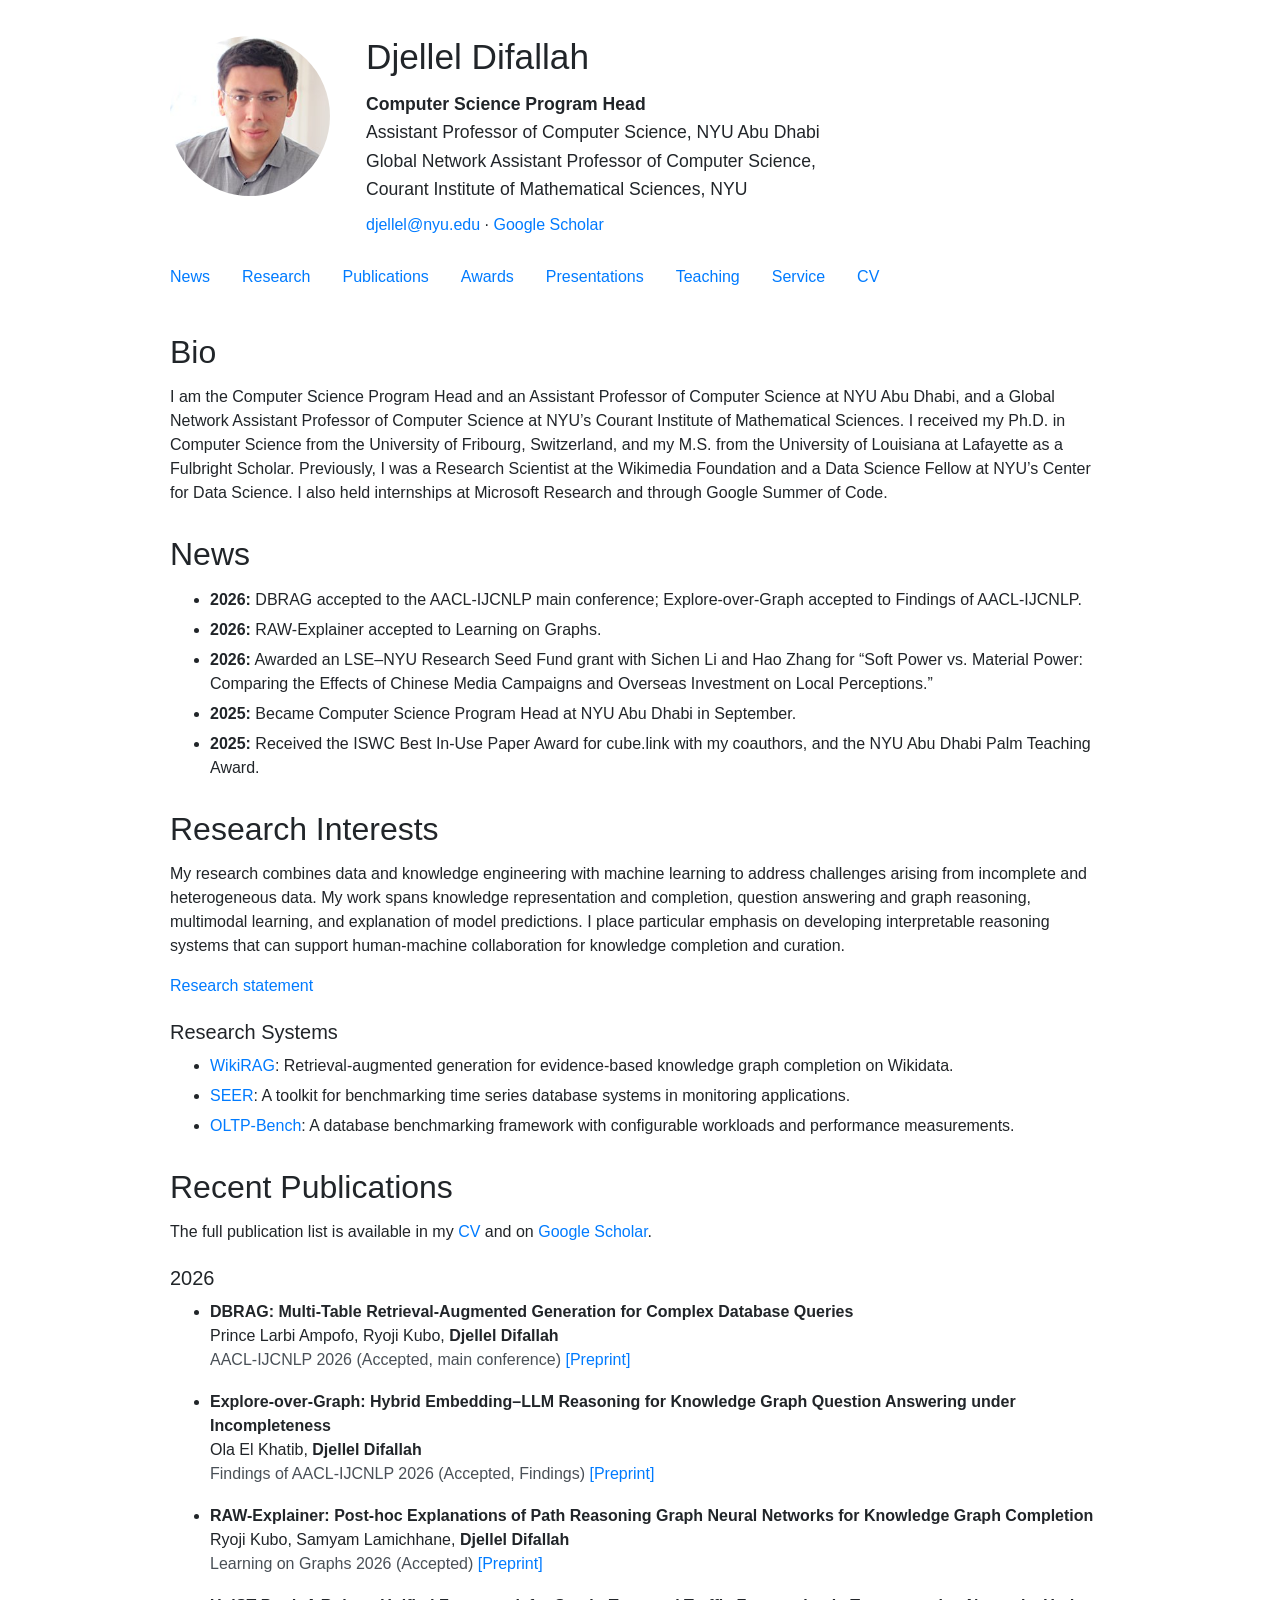
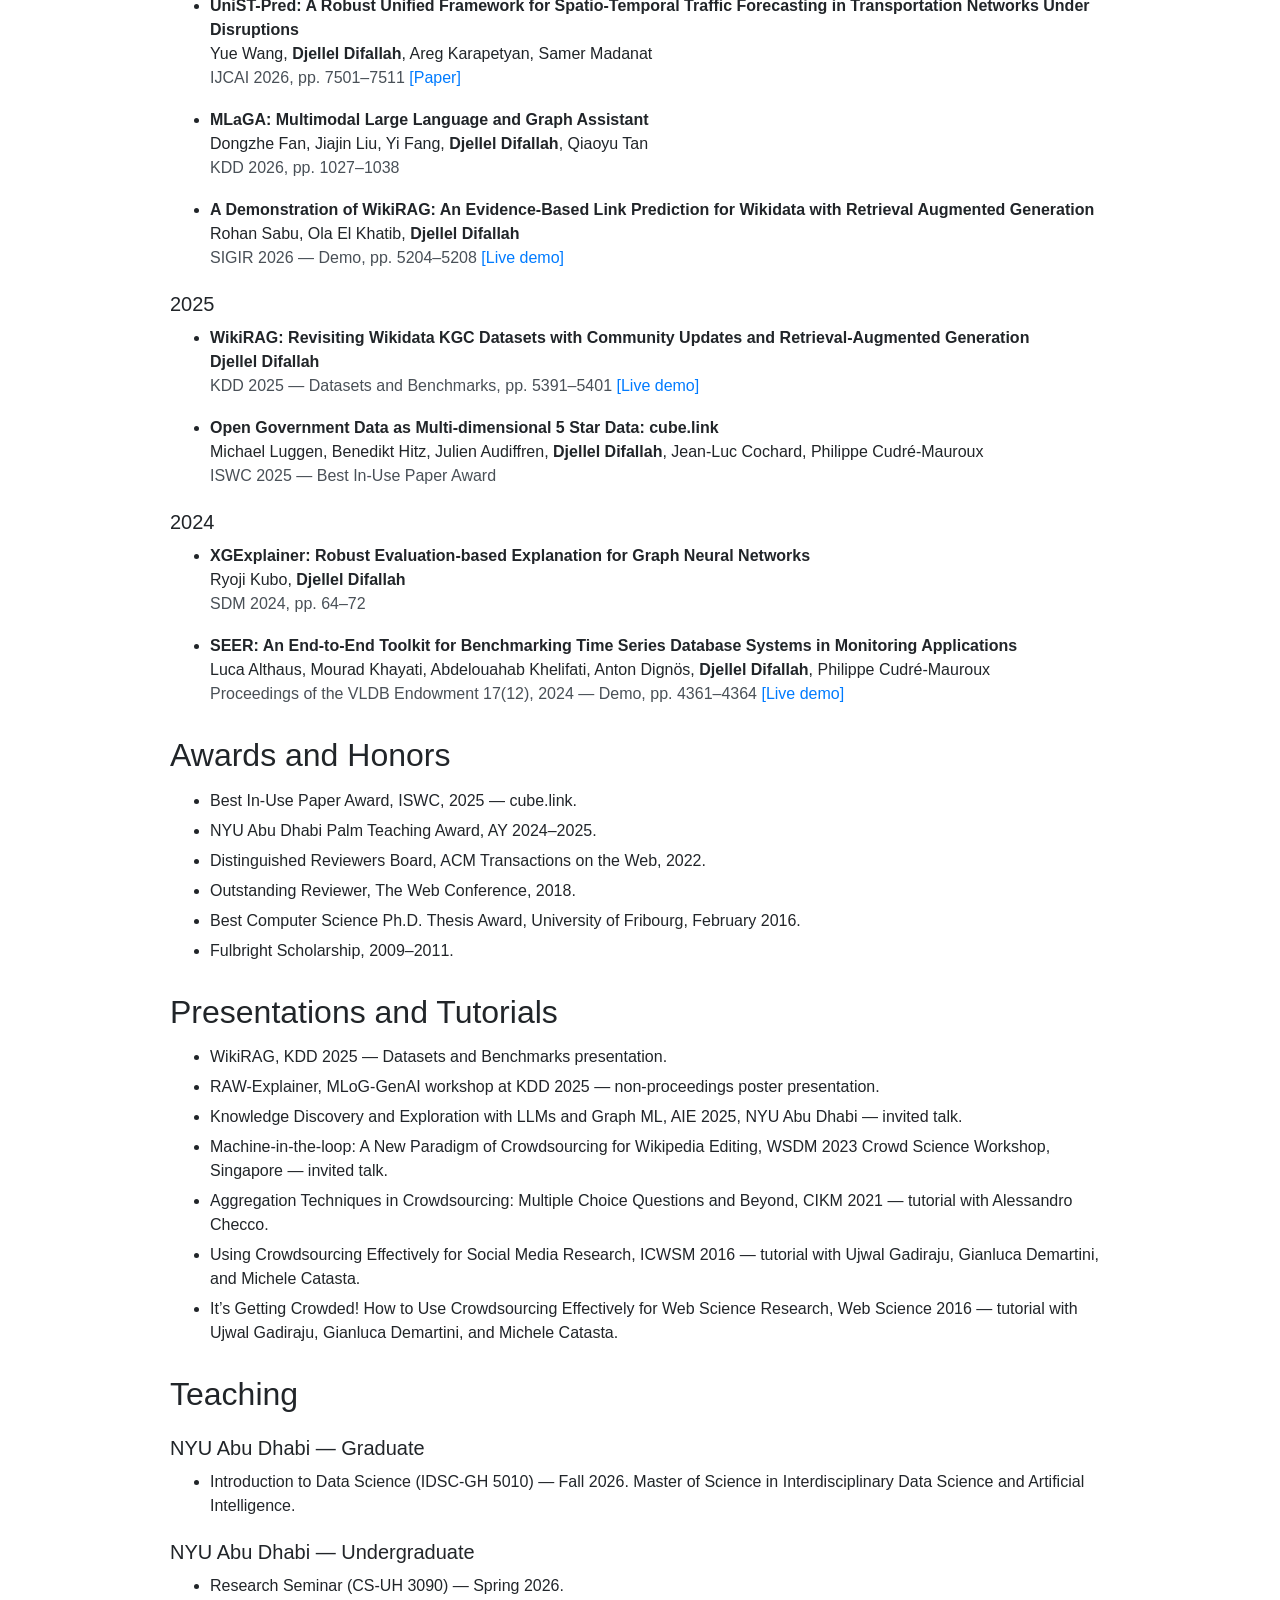
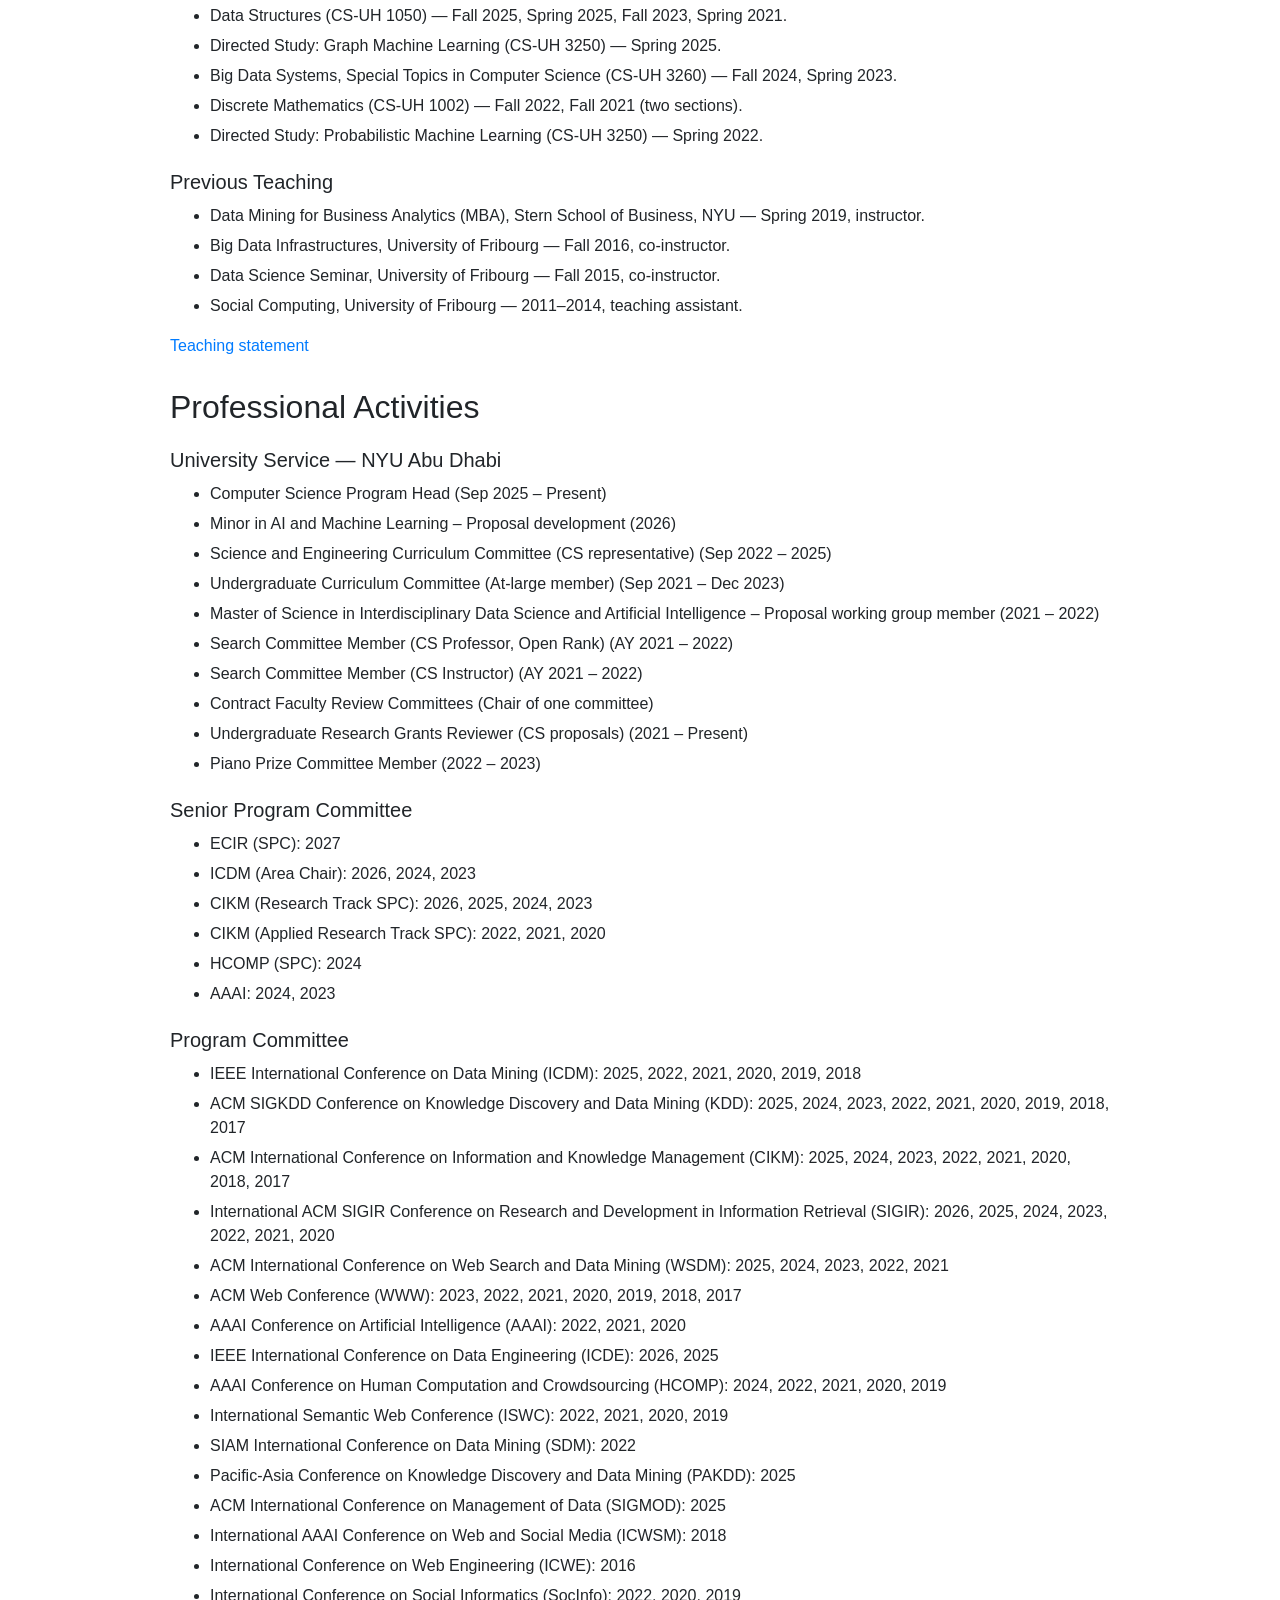
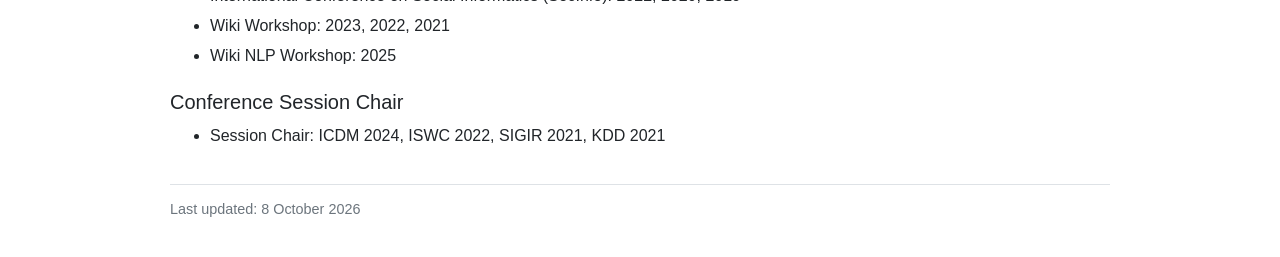
==== commit f3d04a89: "Update homepage with current research, appointments, and activities" ====
--- a/index.html
+++ b/index.html
@@ -1,260 +1,209 @@
+<!doctype html>
+<html lang="en">
+<head>
+<meta charset="utf-8">
+<meta name="viewport" content="width=device-width, initial-scale=1">
+<meta name="description" content="Djellel Difallah, Computer Science Program Head and Assistant Professor at NYU Abu Dhabi. Research in data and knowledge engineering and machine learning.">
+<title>Djellel Difallah</title>
+<link rel="stylesheet" href="https://maxcdn.bootstrapcdn.com/bootstrap/4.0.0-beta/css/bootstrap.min.css" integrity="sha384-/Y6pD6FV/Vv2HJnA6t+vslU6fwYXjCFtcEpHbNJ0lyAFsXTsjBbfaDjzALeQsN6M" crossorigin="anonymous">
+<style>
+body { background: #fff; color: #212529; }
+.wrapper { max-width: 1000px; margin: 0 auto; padding: 36px 30px; }
+.profile { display: flex; align-items: flex-start; gap: 36px; margin-bottom: 20px; }
+.portrait { width: 160px; height: 160px; object-fit: cover; border-radius: 50%; flex-shrink: 0; }
+h1 { font-size: 2.2rem; margin-bottom: 12px; }
+.appointments { font-size: 1.1rem; line-height: 1.6; margin-bottom: 10px; }
+.nav { margin: 0 -16px 24px; }
+section { margin-top: 30px; scroll-margin-top: 20px; }
+h2 { margin-bottom: 14px; }
+h3 { font-size: 1.25rem; margin: 22px 0 10px; }
+li { margin-bottom: 6px; }
+.publications li { margin-bottom: 18px; line-height: 1.5; }
+.venue { color: #495057; }
+footer { margin-top: 36px; padding-top: 14px; border-top: 1px solid #dee2e6; color: #6c757d; font-size: .9rem; }
+@media (max-width: 600px) {
+  .wrapper { padding: 24px 18px; }
+  .profile { flex-direction: column; gap: 18px; }
+  .portrait { width: 120px; height: 120px; }
+  h1 { font-size: 1.9rem; }
+  .nav-link { padding: 8px 12px; }
+}
+</style>
+</head>
+<body>
+<div class="wrapper">
+<header class="profile">
+<img class="portrait" src="files/dj.jpeg" alt="Djellel Difallah">
+<div>
+<h1>Djellel Difallah</h1>
+<p class="appointments"><strong>Computer Science Program Head</strong><br>
+Assistant Professor of Computer Science, NYU Abu Dhabi<br>
+Global Network Assistant Professor of Computer Science,<br>
+Courant Institute of Mathematical Sciences, NYU</p>
+<a href="mailto:djellel@nyu.edu">djellel@nyu.edu</a> · <a href="https://scholar.google.com/citations?user=K5d-OHEAAAAJ">Google Scholar</a>
+</div>
+</header>
+<nav aria-label="Main navigation">
+<ul class="nav">
+<li class="nav-item"><a class="nav-link" href="#new">News</a></li>
+<li class="nav-item"><a class="nav-link" href="#research">Research</a></li>
+<li class="nav-item"><a class="nav-link" href="#publications">Publications</a></li>
+<li class="nav-item"><a class="nav-link" href="#awards">Awards</a></li>
+<li class="nav-item"><a class="nav-link" href="#talks">Presentations</a></li>
+<li class="nav-item"><a class="nav-link" href="#teaching">Teaching</a></li>
+<li class="nav-item"><a class="nav-link" href="#service">Service</a></li>
+<li class="nav-item"><a class="nav-link" href="files/Difallah_CV_Full.pdf">CV</a></li>
+</ul>
+</nav>
+<main>
+<section id="bio">
+<h2>Bio</h2>
+<p>I am the Computer Science Program Head and an Assistant Professor of Computer Science at NYU Abu Dhabi, and a Global Network Assistant Professor of Computer Science at NYU’s Courant Institute of Mathematical Sciences. I received my Ph.D. in Computer Science from the University of Fribourg, Switzerland, and my M.S. from the University of Louisiana at Lafayette as a Fulbright Scholar. Previously, I was a Research Scientist at the Wikimedia Foundation and a Data Science Fellow at NYU’s Center for Data Science. I also held internships at Microsoft Research and through Google Summer of Code.</p>
+</section>
+<section id="new">
+<h2>News</h2>
+<ul>
+<li><strong>2026:</strong> DBRAG accepted to the AACL-IJCNLP main conference; Explore-over-Graph accepted to Findings of AACL-IJCNLP.</li>
+<li><strong>2026:</strong> RAW-Explainer accepted to Learning on Graphs.</li>
+<li><strong>2026:</strong> Awarded an LSE–NYU Research Seed Fund grant with Sichen Li and Hao Zhang for “Soft Power vs. Material Power: Comparing the Effects of Chinese Media Campaigns and Overseas Investment on Local Perceptions.”</li>
+<li><strong>2025:</strong> Became Computer Science Program Head at NYU Abu Dhabi in September.</li>
+<li><strong>2025:</strong> Received the ISWC Best In-Use Paper Award for cube.link with my coauthors, and the NYU Abu Dhabi Palm Teaching Award.</li>
+</ul>
+</section>
+<section id="research">
+<h2>Research Interests</h2>
+<p>My research combines data and knowledge engineering with machine learning to address challenges arising from incomplete and heterogeneous data. My work spans knowledge representation and completion, question answering and graph reasoning, multimodal learning, and explanation of model predictions. I place particular emphasis on developing interpretable reasoning systems that can support human-machine collaboration for knowledge completion and curation.</p>
+<p><a href="files/Difallah_Research_Statement.pdf">Research statement</a></p>
+<h3>Research Systems</h3>
+<ul>
+<li><a href="https://wikirag.com/">WikiRAG</a>: Retrieval-augmented generation for evidence-based knowledge graph completion on Wikidata.</li>
+<li><a href="http://srv.exascale.info:12007/">SEER</a>: A toolkit for benchmarking time series database systems in monitoring applications.</li>
+<li><a href="https://github.com/oltpbenchmark/oltpbench">OLTP-Bench</a>: A database benchmarking framework with configurable workloads and performance measurements.</li>
+</ul>
+</section>
+<section id="publications">
+<h2>Recent Publications</h2>
+<p>The full publication list is available in my <a href="files/Difallah_CV_Full.pdf">CV</a> and on <a href="https://scholar.google.com/citations?user=K5d-OHEAAAAJ">Google Scholar</a>.</p>
+<h3>2026</h3>
+<ul class="publications">
+<li><strong>DBRAG: Multi-Table Retrieval-Augmented Generation for Complex Database Queries</strong><br>Prince Larbi Ampofo, Ryoji Kubo, <strong>Djellel Difallah</strong><br><span class="venue">AACL-IJCNLP 2026 (Accepted, main conference)</span> <a href="https://arxiv.org/pdf/2610.07622">[Preprint]</a></li>
+<li><strong>Explore-over-Graph: Hybrid Embedding–LLM Reasoning for Knowledge Graph Question Answering under Incompleteness</strong><br>Ola El Khatib, <strong>Djellel Difallah</strong><br><span class="venue">Findings of AACL-IJCNLP 2026 (Accepted, Findings)</span> <a href="https://arxiv.org/pdf/2609.39786">[Preprint]</a></li>
+<li><strong>RAW-Explainer: Post-hoc Explanations of Path Reasoning Graph Neural Networks for Knowledge Graph Completion</strong><br>Ryoji Kubo, Samyam Lamichhane, <strong>Djellel Difallah</strong><br><span class="venue">Learning on Graphs 2026 (Accepted)</span> <a href="https://arxiv.org/pdf/2506.12558">[Preprint]</a></li>
+<li><strong>UniST-Pred: A Robust Unified Framework for Spatio-Temporal Traffic Forecasting in Transportation Networks Under Disruptions</strong><br>Yue Wang, <strong>Djellel Difallah</strong>, Areg Karapetyan, Samer Madanat<br><span class="venue">IJCAI 2026, pp. 7501–7511</span> <a href="https://www.ijcai.org/proceedings/2026/834">[Paper]</a></li>
+<li><strong>MLaGA: Multimodal Large Language and Graph Assistant</strong><br>Dongzhe Fan, Jiajin Liu, Yi Fang, <strong>Djellel Difallah</strong>, Qiaoyu Tan<br><span class="venue">KDD 2026, pp. 1027–1038</span></li>
+<li><strong>A Demonstration of WikiRAG: An Evidence-Based Link Prediction for Wikidata with Retrieval Augmented Generation</strong><br>Rohan Sabu, Ola El Khatib, <strong>Djellel Difallah</strong><br><span class="venue">SIGIR 2026 — Demo, pp. 5204–5208</span> <a href="https://wikirag.com/">[Live demo]</a></li>
+</ul>
+<h3>2025</h3>
+<ul class="publications">
+<li><strong>WikiRAG: Revisiting Wikidata KGC Datasets with Community Updates and Retrieval-Augmented Generation</strong><br><strong>Djellel Difallah</strong><br><span class="venue">KDD 2025 — Datasets and Benchmarks, pp. 5391–5401</span> <a href="https://wikirag.com/">[Live demo]</a></li>
+<li><strong>Open Government Data as Multi-dimensional 5 Star Data: cube.link</strong><br>Michael Luggen, Benedikt Hitz, Julien Audiffren, <strong>Djellel Difallah</strong>, Jean-Luc Cochard, Philippe Cudré-Mauroux<br><span class="venue">ISWC 2025 — Best In-Use Paper Award</span></li>
+</ul>
+<h3>2024</h3>
+<ul class="publications">
+<li><strong>XGExplainer: Robust Evaluation-based Explanation for Graph Neural Networks</strong><br>Ryoji Kubo, <strong>Djellel Difallah</strong><br><span class="venue">SDM 2024, pp. 64–72</span></li>
+<li><strong>SEER: An End-to-End Toolkit for Benchmarking Time Series Database Systems in Monitoring Applications</strong><br>Luca Althaus, Mourad Khayati, Abdelouahab Khelifati, Anton Dignös, <strong>Djellel Difallah</strong>, Philippe Cudré-Mauroux<br><span class="venue">Proceedings of the VLDB Endowment 17(12), 2024 — Demo, pp. 4361–4364</span> <a href="http://srv.exascale.info:12007/">[Live demo]</a></li>
+</ul>
+</section>
+<section id="awards">
+<h2>Awards and Honors</h2>
+<ul>
+<li>Best In-Use Paper Award, ISWC, 2025 — cube.link.</li>
+<li>NYU Abu Dhabi Palm Teaching Award, AY 2024–2025.</li>
+<li>Distinguished Reviewers Board, ACM Transactions on the Web, 2022.</li>
+<li>Outstanding Reviewer, The Web Conference, 2018.</li>
+<li>Best Computer Science Ph.D. Thesis Award, University of Fribourg, February 2016.</li>
+<li>Fulbright Scholarship, 2009–2011.</li>
+</ul>
+</section>
+<section id="talks">
+<h2>Presentations and Tutorials</h2>
+<ul>
+<li>WikiRAG, KDD 2025 — Datasets and Benchmarks presentation.</li>
+<li>RAW-Explainer, MLoG-GenAI workshop at KDD 2025 — non-proceedings poster presentation.</li>
+<li>Knowledge Discovery and Exploration with LLMs and Graph ML, AIE 2025, NYU Abu Dhabi — invited talk.</li>
+<li>Machine-in-the-loop: A New Paradigm of Crowdsourcing for Wikipedia Editing, WSDM 2023 Crowd Science Workshop, Singapore — invited talk.</li>
+<li>Aggregation Techniques in Crowdsourcing: Multiple Choice Questions and Beyond, CIKM 2021 — tutorial with Alessandro Checco.</li>
+<li>Using Crowdsourcing Effectively for Social Media Research, ICWSM 2016 — tutorial with Ujwal Gadiraju, Gianluca Demartini, and Michele Catasta.</li>
+<li>It’s Getting Crowded! How to Use Crowdsourcing Effectively for Web Science Research, Web Science 2016 — tutorial with Ujwal Gadiraju, Gianluca Demartini, and Michele Catasta.</li>
+</ul>
+</section>
+<section id="teaching">
+<h2>Teaching</h2>
+<h3>NYU Abu Dhabi — Graduate</h3>
+<ul>
+<li>Introduction to Data Science (IDSC-GH 5010) — Fall 2026. Master of Science in Interdisciplinary Data Science and Artificial Intelligence.</li>
+</ul>
+<h3>NYU Abu Dhabi — Undergraduate</h3>
+<ul>
+<li>Research Seminar (CS-UH 3090) — Spring 2026.</li>
+<li>Data Structures (CS-UH 1050) — Fall 2025, Spring 2025, Fall 2023, Spring 2021.</li>
+<li>Directed Study: Graph Machine Learning (CS-UH 3250) — Spring 2025.</li>
+<li>Big Data Systems, Special Topics in Computer Science (CS-UH 3260) — Fall 2024, Spring 2023.</li>
+<li>Discrete Mathematics (CS-UH 1002) — Fall 2022, Fall 2021 (two sections).</li>
+<li>Directed Study: Probabilistic Machine Learning (CS-UH 3250) — Spring 2022.</li>
+</ul>
+<h3>Previous Teaching</h3>
+<ul>
+<li>Data Mining for Business Analytics (MBA), Stern School of Business, NYU — Spring 2019, instructor.</li>
+<li>Big Data Infrastructures, University of Fribourg — Fall 2016, co-instructor.</li>
+<li>Data Science Seminar, University of Fribourg — Fall 2015, co-instructor.</li>
+<li>Social Computing, University of Fribourg — 2011–2014, teaching assistant.</li>
+</ul>
+<p><a href="files/Difallah_Teaching_Statement.pdf">Teaching statement</a></p>
+</section>
+<section id="service">
+<h2>Professional Activities</h2>
+<h3>University Service — NYU Abu Dhabi</h3>
+<ul>
+<li>Computer Science Program Head (Sep 2025 – Present)</li>
+<li>Minor in AI and Machine Learning – Proposal development (2026)</li>
+<li>Science and Engineering Curriculum Committee (CS representative) (Sep 2022 – 2025)</li>
+<li>Undergraduate Curriculum Committee (At-large member) (Sep 2021 – Dec 2023)</li>
+<li>Master of Science in Interdisciplinary Data Science and Artificial Intelligence – Proposal working group member (2021 – 2022)</li>
+<li>Search Committee Member (CS Professor, Open Rank) (AY 2021 – 2022)</li>
+<li>Search Committee Member (CS Instructor) (AY 2021 – 2022)</li>
+<li>Contract Faculty Review Committees (Chair of one committee)</li>
+<li>Undergraduate Research Grants Reviewer (CS proposals) (2021 – Present)</li>
+<li>Piano Prize Committee Member (2022 – 2023)</li>
+</ul>
+<h3>Senior Program Committee</h3>
+<ul>
+<li>ECIR (SPC): 2027</li>
+<li>ICDM (Area Chair): 2026, 2024, 2023</li>
+<li>CIKM (Research Track SPC): 2026, 2025, 2024, 2023</li>
+<li>CIKM (Applied Research Track SPC): 2022, 2021, 2020</li>
+<li>HCOMP (SPC): 2024</li>
+<li>AAAI: 2024, 2023</li>
+</ul>
+<h3>Program Committee</h3>
+<ul>
+<li>IEEE International Conference on Data Mining (ICDM): 2025, 2022, 2021, 2020, 2019, 2018</li>
+<li>ACM SIGKDD Conference on Knowledge Discovery and Data Mining (KDD): 2025, 2024, 2023, 2022, 2021, 2020, 2019, 2018, 2017</li>
+<li>ACM International Conference on Information and Knowledge Management (CIKM): 2025, 2024, 2023, 2022, 2021, 2020, 2018, 2017</li>
+<li>International ACM SIGIR Conference on Research and Development in Information Retrieval (SIGIR): 2026, 2025, 2024, 2023, 2022, 2021, 2020</li>
+<li>ACM International Conference on Web Search and Data Mining (WSDM): 2025, 2024, 2023, 2022, 2021</li>
+<li>ACM Web Conference (WWW): 2023, 2022, 2021, 2020, 2019, 2018, 2017</li>
+<li>AAAI Conference on Artificial Intelligence (AAAI): 2022, 2021, 2020</li>
+<li>IEEE International Conference on Data Engineering (ICDE): 2026, 2025</li>
+<li>AAAI Conference on Human Computation and Crowdsourcing (HCOMP): 2024, 2022, 2021, 2020, 2019</li>
+<li>International Semantic Web Conference (ISWC): 2022, 2021, 2020, 2019</li>
+<li>SIAM International Conference on Data Mining (SDM): 2022</li>
+<li>Pacific-Asia Conference on Knowledge Discovery and Data Mining (PAKDD): 2025</li>
+<li>ACM International Conference on Management of Data (SIGMOD): 2025</li>
+<li>International AAAI Conference on Web and Social Media (ICWSM): 2018</li>
+<li>International Conference on Web Engineering (ICWE): 2016</li>
+<li>International Conference on Social Informatics (SocInfo): 2022, 2020, 2019</li>
+<li>Wiki Workshop: 2023, 2022, 2021</li>
+<li>Wiki NLP Workshop: 2025</li>
+</ul>
+<h3>Conference Session Chair</h3>
+<ul>
+<li>Session Chair: ICDM 2024, ISWC 2022, SIGIR 2021, KDD 2021</li>
+</ul>
 
-<html>
-<head>
-<link rel="stylesheet" href="https://maxcdn.bootstrapcdn.com/bootstrap/4.0.0-beta/css/bootstrap.min.css" integrity="sha384-/Y6pD6FV/Vv2HJnA6t+vslU6fwYXjCFtcEpHbNJ0lyAFsXTsjBbfaDjzALeQsN6M" crossorigin="anonymous">
-
-<meta http-equiv="Content-Type" content="text/html; charset=utf-8">
-<title>Djellel Difallah</title>
-
-<style type="text/css">
-body { background-color: #ffffff; text: #000000; link: #ff0000; }
-
-/**
- * Wrapper
- */
-.wrapper {
-  max-width: -webkit-calc(1000px - (30px * 2));
-  max-width: calc(1000px - (30px * 2));
-  margin-right: auto;
-  margin-left: auto;
-  padding-right: 30px;
-  padding-left: 30px; }
-  @media screen and (max-width: 1000px) {
-    .wrapper {
-      max-width: -webkit-calc(1000px - (30px));
-      max-width: calc(1000px - (30px));
-      padding-right: 15px;
-      padding-left: 15px; } }
-
-</style>
-
-<script type="text/javascript">
-// Anti-Spam Email Displayer- By JavaScriptKit.com
-// Visit JavaScript Kit (http://javascriptkit.com) for this script and more.
-// This notice must stay intact for use
-
-var contacts=new Array()
-//Specify text and corresponding email address.
-//Use [at] and [dot] in place of "@" and "." for anti spam purpose:
-contacts[0]=["Djellel Difallah", "djellel[at]nyu[dot]edu"]
-
-//Specify caption text to display within SELECT menu. Only applicable if you're using the form option:
-var dropmenucaption="CONTACT US FORM "
-
-function displaycontact(emailarray, cssclass, displaymethod, extrainfo){
-if (displaymethod=="text"){
-document.write('<span class="' + cssclass + '">\n')
-if (typeof emailarray[0]=="object"){ //if array passed consists of multiple elements
-for (i=0; i<emailarray.length; i++){
-var seperator=(i<emailarray.length-1)? extrainfo : ""
-document.write('<a href="mailto:' + modifyemail(emailarray[i][1])+ '">'+ modifyemail(emailarray[i][1]) + '</a>' + seperator)
-}
-}
-else //else if it is a single array element
-document.write('<a href="mailto:' + modifyemail(emailarray[1])+ '">'+ modifyemail(emailarray[1]) + '</a>')
-document.write('</span>')
-}
-else if (displaymethod=="form"){
-document.write('<form>\n')
-document.write('<select size="' + extrainfo + '" onChange="jumptooption(this)" class="' + cssclass + '">\n')
-document.write('<option value="caption">' + dropmenucaption + '</option>\n')
-for (i=0; i<emailarray.length; i++)
-document.write('<option value="mailto:' + modifyemail(emailarray[i][1]) +'">' + emailarray[i][0] + '&nbsp;</option>\n')
-document.write('</select></form>\n')
-}
-}
-
-function modifyemail(emailitem){
-var modified=emailitem.replace(/\[at]/gi, "@")
-modified=modified.replace(/\[dot]/gi, ".")
-return modified
-}
-
-function jumptooption(themenu){
-if (themenu.options[themenu.selectedIndex].value !="caption")
-location=themenu.options[themenu.selectedIndex].value
-}
-
-
-</script>
-</head>
-
-<body>
-
-<div class="wrapper">
-
-<h2>&nbsp</h2>
-
-<table width=900 NOSAVE>
-  <tr vAlign=top>
-    <td align="right" width=160><IMG class="img-fluid rounded-circle" src="files/dj.jpeg"></a><br>
-    <td width=40>&nbsp;&nbsp;&nbsp;&nbsp;&nbsp;</td>
-    <td><FONT SIZE="+3">Djellel Difallah<br>
-    Assistant Professor of Computer Science</FONT><br><br>
-    <FONT SIZE="+2">NYU Abu Dhabi<br><br></FONT>
-    <!--
-    Twitter: <a href="https://twitter.com/dedwit"> @dedwit </a> </br>
-    LinkedIn: <a href="https://www.linkedin.com/in/djellel/"> @djellel </a> </br>
-    Github: <a href="https://github.com/dedcode"> @dedcode </a>
--->
-    </td>
-  </tr>
-</table>
-
-
-<ul class="nav">
-  <li class="nav-item">
-    <A class="nav-link" href="#new">News</A>
-  </li>
-  <li class="nav-item">
-    <A class="nav-link" href="#research">Research</A>
-  </li>
-  <li class="nav-item">
-    <A class="nav-link" href="https://scholar.google.ch/citations?user=K5d-OHEAAAAJ&hl=en">Publications</A>
-  </li>
-  <li class="nav-item">
-    <A class="nav-link" href="#awards">Awards</A>
-  </li>
-  <li class="nav-item">
-    <A class="nav-link" href="#teaching">Teaching</A>
-  </li>
-  <li class="nav-item">
-    <A class="nav-link" href="files/Difallah_CV_Full.pdf">CV</A>
-  </li>
-  <li class="nav-item">
-    <A class="nav-link disabled" href="#">Blog</A>
-  </li>
-
-</ul>
-
-<a name="bio">
-
-<h2>Bio</h2>
-
-Djellel Difallah received his Ph.D. from the University of Fribourg (Switzerland). His research addresses the challenge of developing effective methods to reason over large, incomplete, and heterogeneous knowledge bases, aiming to enhance knowledge completeness and discovery for informed decision making. He focuses on knowledge graph completion, graph reasoning, and multimodal data integration employing diverse machine learning and human computation techniques. He was a Research Scientist at the Wikimedia Foundation and a Data Science Fellow at NYU CDS. Previously, Djellel was a Fulbright Fellow, Microsoft Research Intern, and Google Summer of Code participant. He is currently an Assistant Professor at NYU Abu Dhabi.
-
-<p><a name="new">
-<h2>News</h2>
-
-<ul>
-<li><span class="badge badge-success">Latest news</span> I am deeply honored to receive the NYU Abu Dhabi Palm Teaching Award for 2025.
-<li><span class="badge badge-success">Latest news</span> Paper accepted at KDD'25! "WikiRAG: Revisiting wikidata KGC datasets with community updates and retrieval-augmented generation"
-<li>Paper accepted at SDM'24! "XGExplainer: Robust evaluation-based explanation for graph neural networks"
-</ul>
-</ul>
-
-
-<p><a name="research">
-<h2>Research Interests</h2>
-My research addresses the challenge of developing effective methods to reason over large, incomplete, and heterogeneous knowledge bases, aiming to enhance knowledge completeness and discovery to support informed decision-making.
-In an era of information overload, extracting reliable insights from noisy and fragmented knowledge sources is increasingly difficult. Navigating complex knowledge ecosystems requires the development of new methods to identify information gaps, integrate diverse data sources and modalities, and interpret the reasoning of AI models when applied to these knowledge bases. My approach emphasizes creating interpretable systems that adapt to evolving domain knowledge and integrate seamlessly into human-centric workflows.
-Specifically, my research focuses on the following technical challenges:
-<ul>
-  <li><b>Knowledge Graph Completion</b>: Develop scalable, automated methods to identify and fill gaps in large knowledge bases, integrating textual content with structured, graph-based data representations to enhance data completeness.</li>
-  <li><b>Graph Reasoning</b>: Design systems that provide explicit reasoning paths derived from knowledge graphs to answer natural language queries, ensuring the answers are interpretable and grounded in the data.</li>
-  <li><b>Multimodal Data Integration</b>: Develop models and frameworks capable of effectively combining multiple modalities of data: graph, textual, relational, visual, and temporal, to improve various tasks such as knowledge completeness and question answering.</li>
-</ul>
-<p>
-More details can be found on my research statement for more information: <A href="files/Difallah_Research_Statement.pdf">Research Statement</A>
-<p>
-
-
-<b>Other noteworthy projects</b>
-<ul>
-
-<li><a href="https://github.com/oltpbenchmark/oltpbench">OLTP-Bench</a>
-<table><tr><td>&nbsp;&nbsp;&nbsp;</td><td>
-OLTPBenchmark is a multi-threaded load generator. The framework is designed to be able to produce variable rate, variable mixture load against any JDBC-enabled relational database. The framework also provides data collection features, e.g., per-transaction-type latency and throughput logs.
-</td></tr></table>
-
-
-</ul>
-
-
-<p><a name="awards">
-<h2>Awards</h2>
-
-<ul>
-<li>NYU Abu Dhabi Palm Teaching Award, 2025
-<li>Best Computer Science PhD Thesis Award, University of Fribourg 2015
-<li>Fulbright Scholarship, 2009-2011
-</ul>
-
-<p><a name="talks">
-<h2>Talks</h2>
-
-<ul>
-<li>Knowledge Discovery and Exploration with LLMs and Graph ML, AIE 2025 (NYU Abu Dhabi), Invited Talk.
-<li>Machine-in-the-loop: A New Paradigm of Crowdsourcing for Wikipedia Editing, WSDM 2023 Crowd Science Workshop (Singapore), Invited Talk.
-</ul>
-
-<p><a name="teaching">
-<h2>Teaching</h2>
-<ul>
-<li>Data Structures (CS-UH 1050) - Spring 2025</li>
-<li>Special Topics in Computer Science: Big Data Systems (CS-UH 3260) - Fall 2024</li>
-<li>Data Structures (CS-UH 1050) - Fall 2023</li>
-<li>Special Topics in Computer Science: Big Data Systems (CS-UH 3260) - Spring 2023</li>
-<li>Discrete Mathematics (CS-UH 1002) - Fall 2022</li>
-<li>Discrete Mathematics (CS-UH 1002-001) - Fall 2021</li>
-<li>Data Structures (CS-UH 1050) - Spring 2021</li>
-<li>Data Mining (NYU Stern School of Business) - Spring 2019 - Adjunct</li>
-<li>Big Data Infrastructures (University of Fribourg) - Fall 2016 - Lecturer</li>
-<li>Data Science Seminar (University of Fribourg) - Fall 2015 - Lecturer</li>
-<li>Social computing (University of Fribourg) - 2011/2014 - Teaching Assistant</li>
-</ul>
-My teaching statement is available <A href="files/Difallah_Teaching_Statement.pdf">here</A>
-
-<p><a name="service">
-<h2>Professional Activities</h2>
-
-<h4>Senior Program Committee</h4>
-<ul>
-<li>ICDM (Area Chair): 2023, 2024
-<li>CIKM (Research Track SPC): 2025, 2024, 2023
-<li>CIKM (Applied Research Track SPC): 2022, 2021, 2020
-<li>HCOMP (SPC): 2024
-<li>AAAI: 2023, 2024
-</ul>
-
-<h4>Program Committee</h4>
-<ul>
-<li>IEEE International Conference on Data Mining (ICDM): 2025, 2022, 2021, 2020, 2019, 2018
-<li>ACM SIGKDD Conference on Knowledge Discovery and Data Mining (KDD): 2025, 2024, 2023, 2022, 2021, 2020, 2019, 2018, 2017
-<li>ACM International Conference on Information and Knowledge Management (CIKM): 2025, 2024, 2023, 2022, 2021, 2020, 2018, 2017
-<li>ACM Conference on Research and Development in Information Retrieval (SIGIR): 2025, 2024, 2023, 2022, 2021, 2020
-<li>ACM International Conference on Web Search and Data Mining (WSDM): 2025, 2024, 2023, 2022, 2021
-<li>The Web Conference (WWW): 2023, 2022, 2021, 2020, 2019, 2018, 2017
-<li>AAAI Conference on Artificial Intelligence (AAAI): 2022, 2021, 2020
-<li>IEEE International Conference on Data Engineering (ICDE): 2025, 2026
-<li>ACM International Conference on Management of Data (SIGMOD): 2025
-<li>Proceedings of the VLDB Endowment (PVLDB): 2026
-<li>AAAI Conference on Human Computation and Crowdsourcing (HCOMP): 2024, 2022, 2021, 2020, 2019
-<li>International Semantic Web Conference (ISWC): 2022, 2021, 2020, 2019
-<li>SIAM International Conference on Data Mining (SDM): 2022
-<li>Pacific-Asia Conference on Knowledge Discovery and Data Mining (PAKDD): 2025
-<li>The International AAAI Conference on Web and Social Media (ICWSM): 2018
-<li>The International Conference on Web Engineering (ICWE): 2016
-<li>International Conference on Social Informatics (SocInfo): 2022, 2020, 2019
-<li>Wiki Workshop: 2023, 2022, 2021
-<li>Wiki NLP Workshop: 2025
-</ul>
-
-<h4>Conference Session Chair</h4>
-<ul>
-<li>Session Chair: ICDM 2024, ISWC 2022, SIGIR 2021, KDD 2021
-</ul>
-
-<h4>Editorial Board, Associate Editor</h4>
-<ul>
-<li>Knowledge and Information Systems (KAIS) (Since Dec 2024)
-</ul>
-
-<h4>Journal Reviewer</h4>
-<ul>
-<li>Distinguished Reviewers Board, ACM Transactions on the Web (Since Oct 2022)
-</ul>
-
+</section>
+</main>
+<footer>Last updated: 8 October 2026</footer>
 </div>
 </body>
 </html>
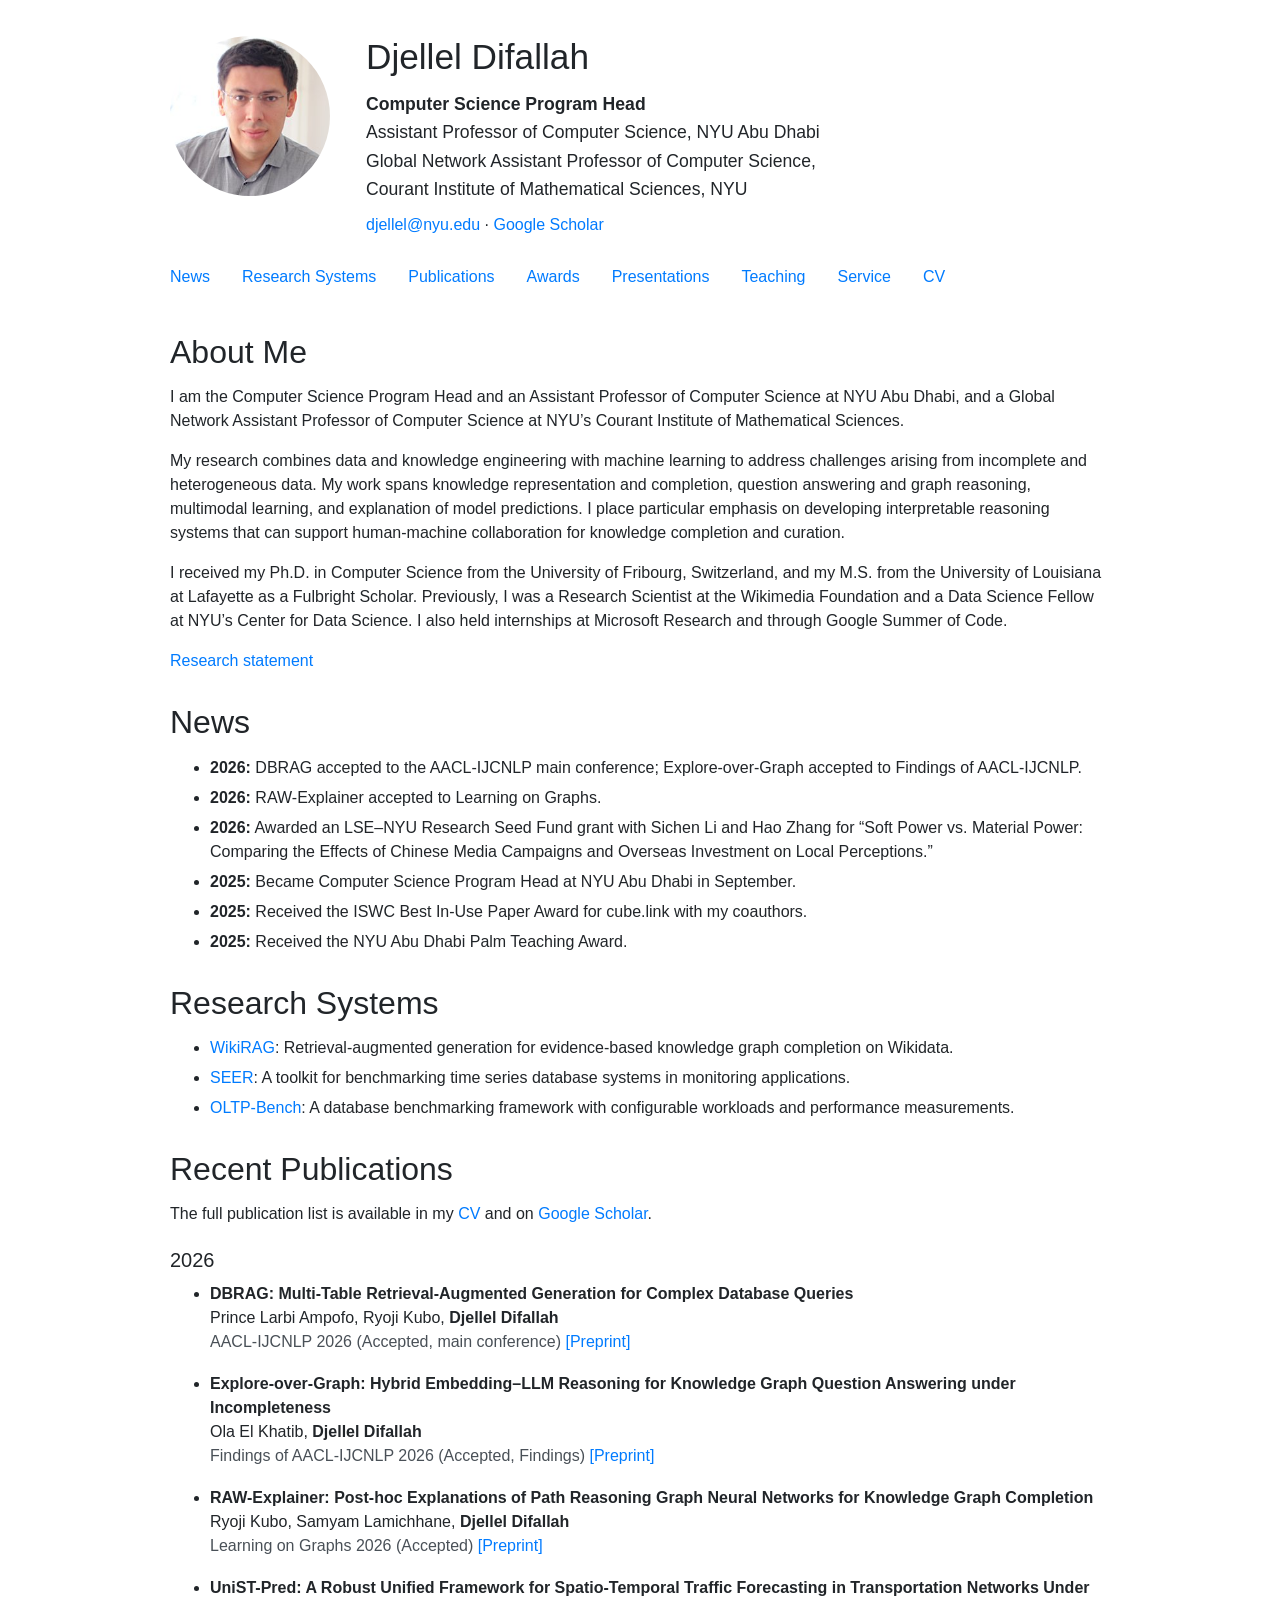
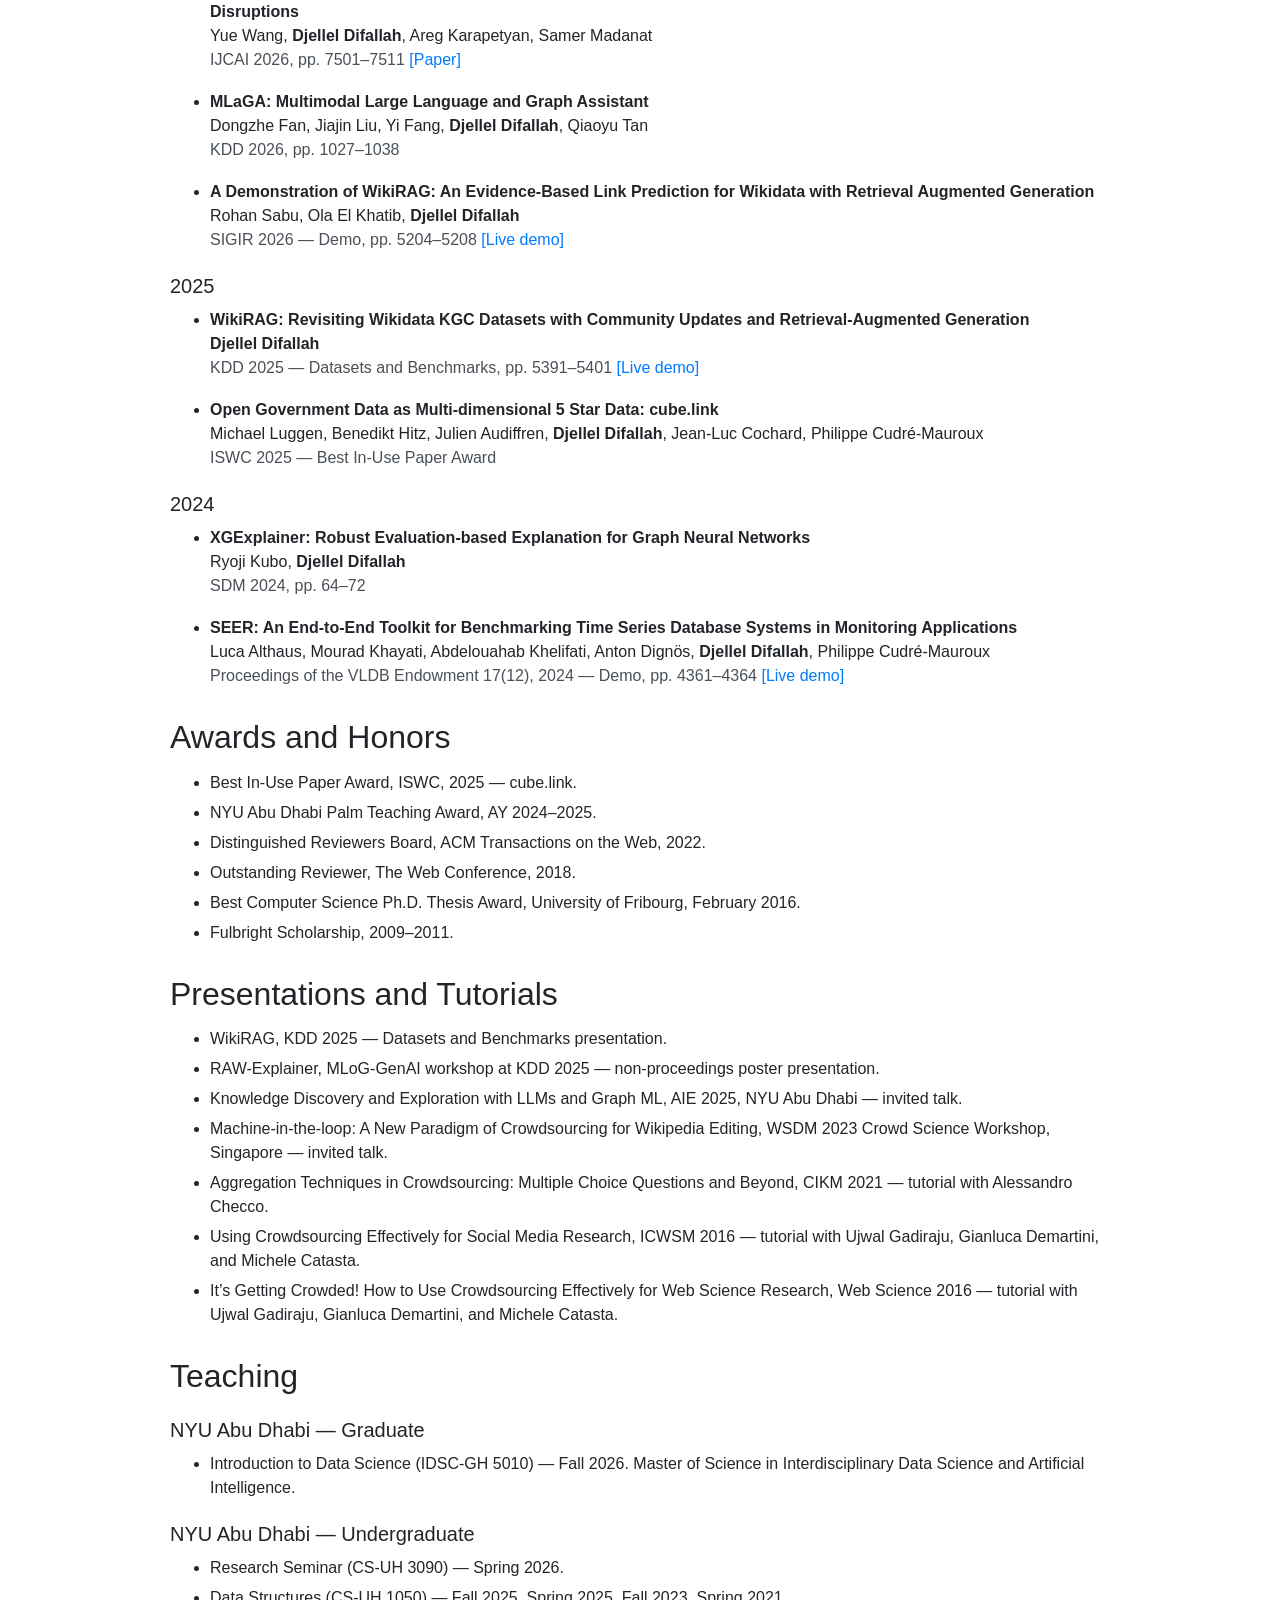
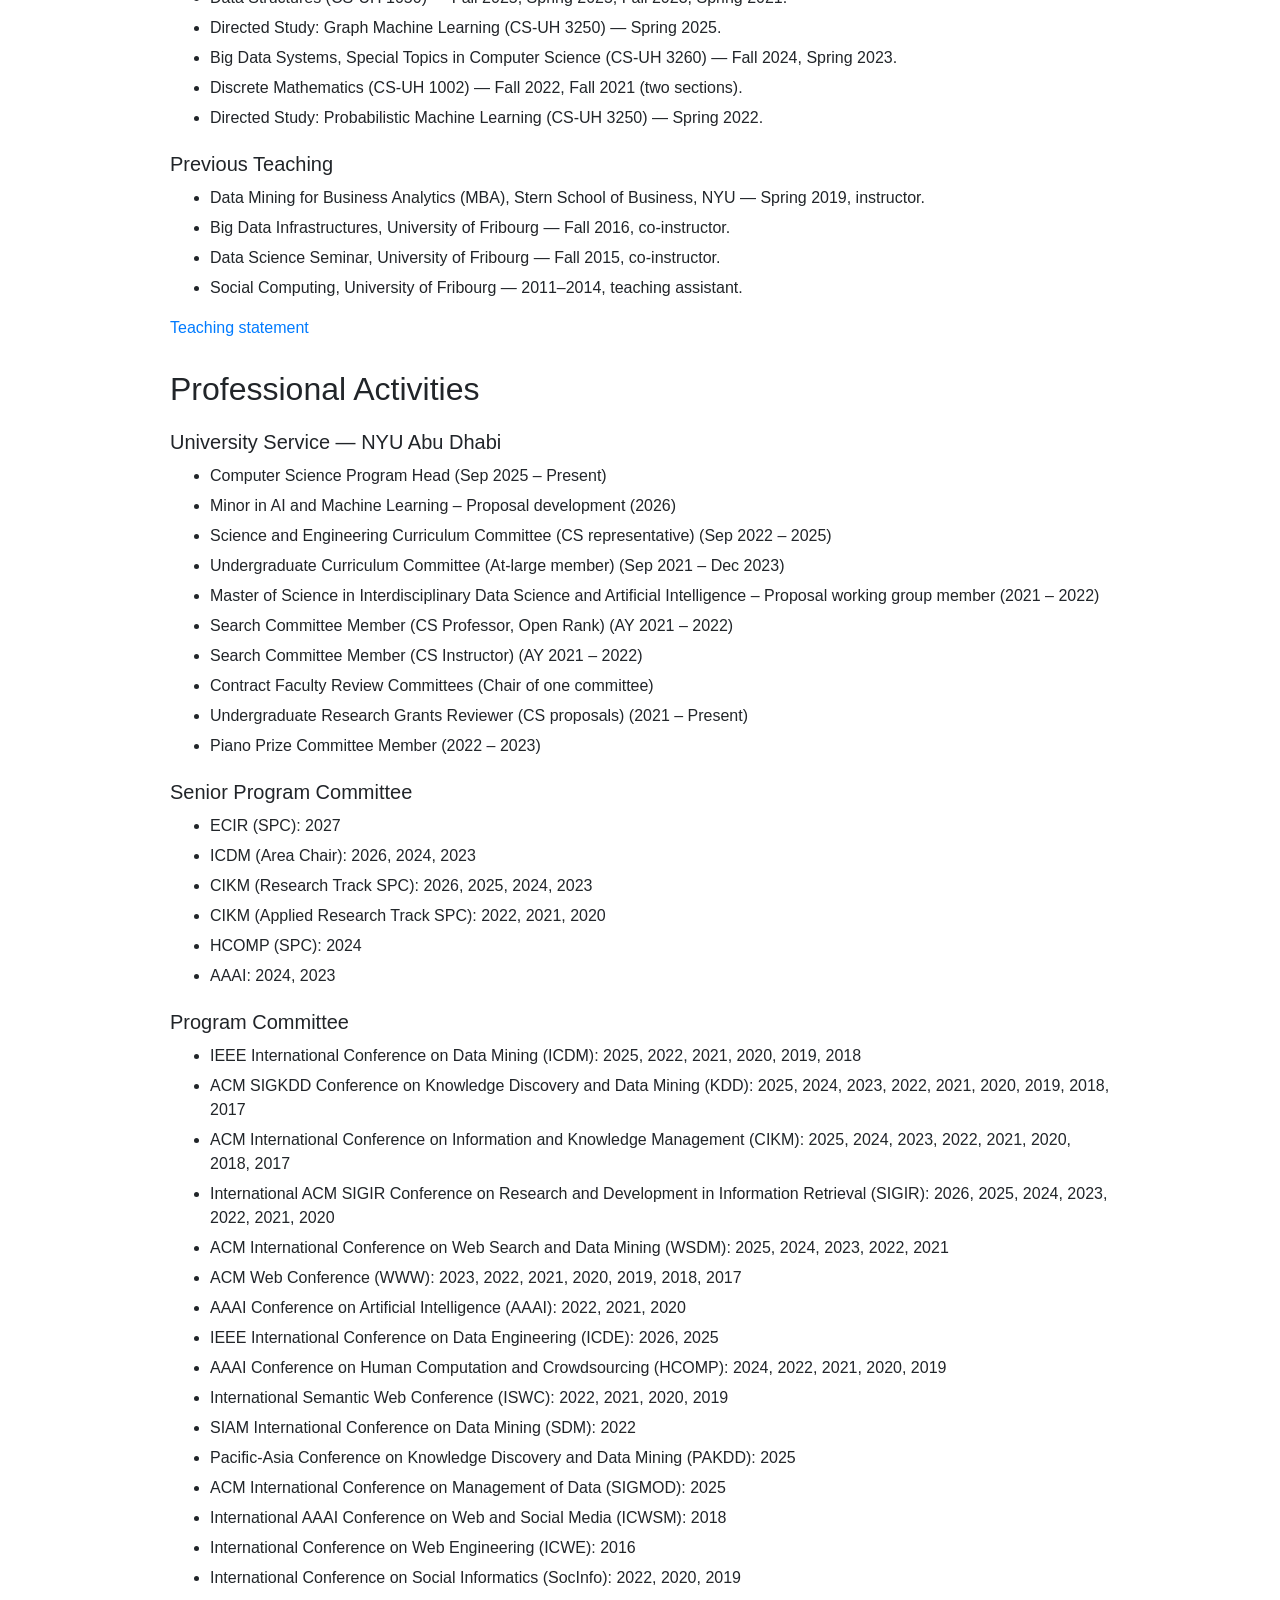
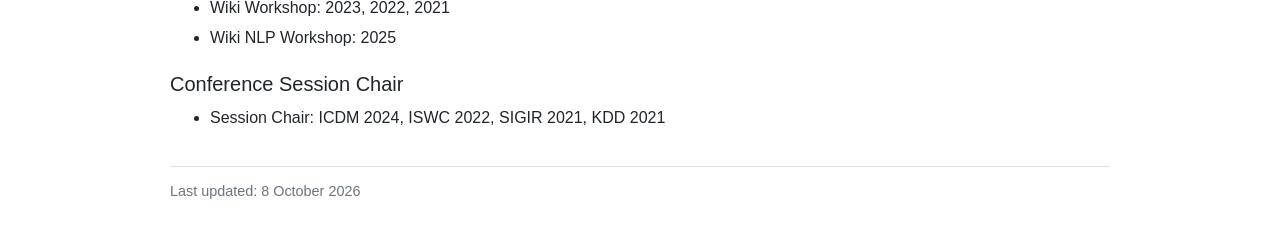
==== commit 4e97378b: "Merge research into biography and highlight teaching award" ====
--- a/index.html
+++ b/index.html
@@ -46,7 +46,7 @@
 <nav aria-label="Main navigation">
 <ul class="nav">
 <li class="nav-item"><a class="nav-link" href="#new">News</a></li>
-<li class="nav-item"><a class="nav-link" href="#research">Research</a></li>
+<li class="nav-item"><a class="nav-link" href="#research">Research Systems</a></li>
 <li class="nav-item"><a class="nav-link" href="#publications">Publications</a></li>
 <li class="nav-item"><a class="nav-link" href="#awards">Awards</a></li>
 <li class="nav-item"><a class="nav-link" href="#talks">Presentations</a></li>
@@ -57,8 +57,11 @@
 </nav>
 <main>
 <section id="bio">
-<h2>Bio</h2>
-<p>I am the Computer Science Program Head and an Assistant Professor of Computer Science at NYU Abu Dhabi, and a Global Network Assistant Professor of Computer Science at NYU’s Courant Institute of Mathematical Sciences. I received my Ph.D. in Computer Science from the University of Fribourg, Switzerland, and my M.S. from the University of Louisiana at Lafayette as a Fulbright Scholar. Previously, I was a Research Scientist at the Wikimedia Foundation and a Data Science Fellow at NYU’s Center for Data Science. I also held internships at Microsoft Research and through Google Summer of Code.</p>
+<h2>About Me</h2>
+<p>I am the Computer Science Program Head and an Assistant Professor of Computer Science at NYU Abu Dhabi, and a Global Network Assistant Professor of Computer Science at NYU’s Courant Institute of Mathematical Sciences.</p>
+<p>My research combines data and knowledge engineering with machine learning to address challenges arising from incomplete and heterogeneous data. My work spans knowledge representation and completion, question answering and graph reasoning, multimodal learning, and explanation of model predictions. I place particular emphasis on developing interpretable reasoning systems that can support human-machine collaboration for knowledge completion and curation.</p>
+<p>I received my Ph.D. in Computer Science from the University of Fribourg, Switzerland, and my M.S. from the University of Louisiana at Lafayette as a Fulbright Scholar. Previously, I was a Research Scientist at the Wikimedia Foundation and a Data Science Fellow at NYU’s Center for Data Science. I also held internships at Microsoft Research and through Google Summer of Code.</p>
+<p><a href="files/Difallah_Research_Statement.pdf">Research statement</a></p>
 </section>
 <section id="new">
 <h2>News</h2>
@@ -67,14 +70,12 @@
 <li><strong>2026:</strong> RAW-Explainer accepted to Learning on Graphs.</li>
 <li><strong>2026:</strong> Awarded an LSE–NYU Research Seed Fund grant with Sichen Li and Hao Zhang for “Soft Power vs. Material Power: Comparing the Effects of Chinese Media Campaigns and Overseas Investment on Local Perceptions.”</li>
 <li><strong>2025:</strong> Became Computer Science Program Head at NYU Abu Dhabi in September.</li>
-<li><strong>2025:</strong> Received the ISWC Best In-Use Paper Award for cube.link with my coauthors, and the NYU Abu Dhabi Palm Teaching Award.</li>
+<li><strong>2025:</strong> Received the ISWC Best In-Use Paper Award for cube.link with my coauthors.</li>
+<li><strong>2025:</strong> Received the NYU Abu Dhabi Palm Teaching Award.</li>
 </ul>
 </section>
 <section id="research">
-<h2>Research Interests</h2>
-<p>My research combines data and knowledge engineering with machine learning to address challenges arising from incomplete and heterogeneous data. My work spans knowledge representation and completion, question answering and graph reasoning, multimodal learning, and explanation of model predictions. I place particular emphasis on developing interpretable reasoning systems that can support human-machine collaboration for knowledge completion and curation.</p>
-<p><a href="files/Difallah_Research_Statement.pdf">Research statement</a></p>
-<h3>Research Systems</h3>
+<h2>Research Systems</h2>
 <ul>
 <li><a href="https://wikirag.com/">WikiRAG</a>: Retrieval-augmented generation for evidence-based knowledge graph completion on Wikidata.</li>
 <li><a href="http://srv.exascale.info:12007/">SEER</a>: A toolkit for benchmarking time series database systems in monitoring applications.</li>
